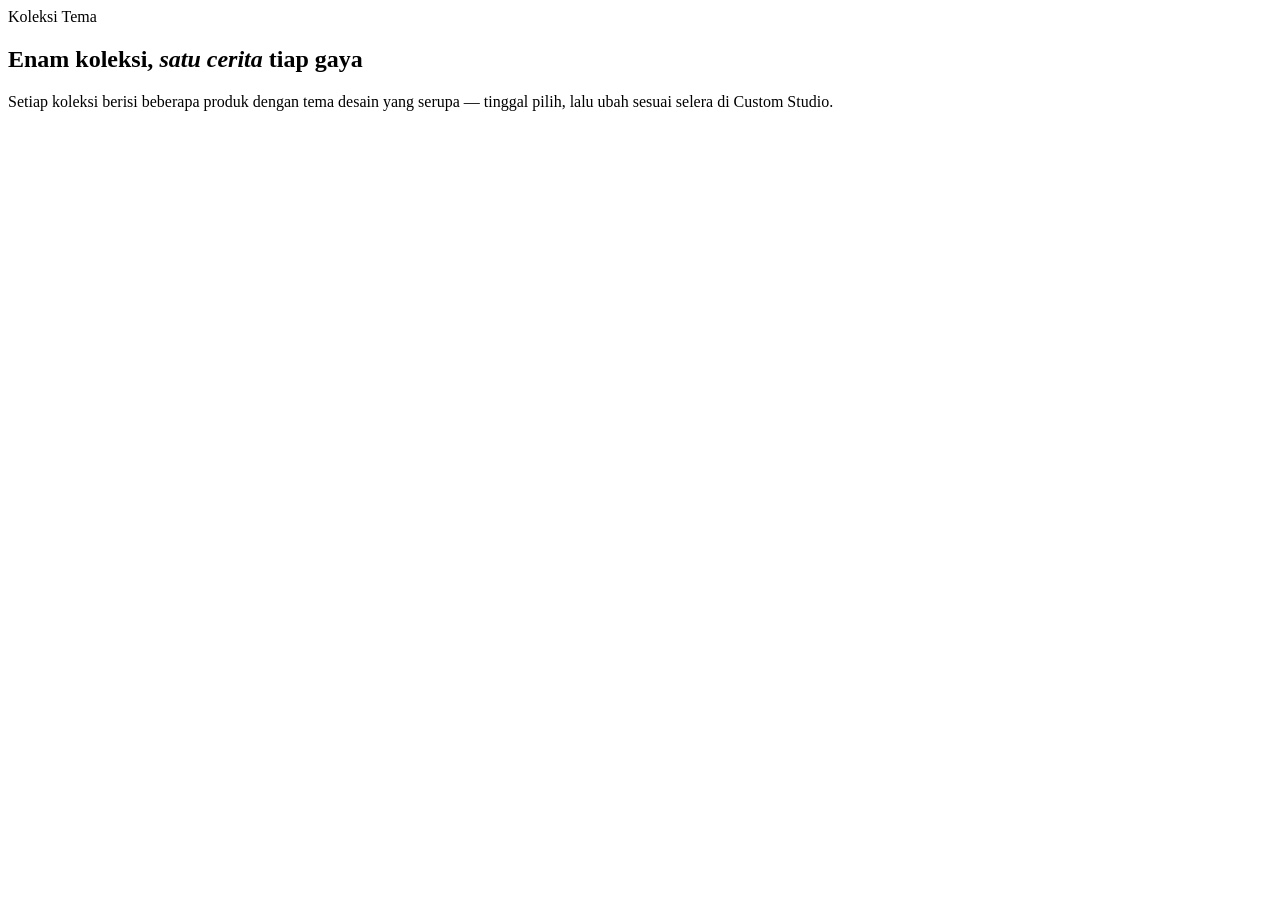
==== collection.html @ ddb62c99 "Add files via upload" ====
<!DOCTYPE html>
<html lang="id">
<head>
  <meta charset="UTF-8">
  <meta name="viewport" content="width=device-width, initial-scale=1.0">
  <title>Koleksi — BLANK. Custom Apparel Studio</title>
  <link rel="preconnect" href="https://fonts.googleapis.com">
  <link rel="preconnect" href="https://fonts.gstatic.com" crossorigin>
  <link href="https://fonts.googleapis.com/css2?family=Cormorant+Garamond:ital,wght@0,500;0,600;0,700;1,500;1,600&family=Jost:wght@300;400;500;600&family=Caveat:wght@700&family=Archivo+Black&display=swap" rel="stylesheet">
  <link rel="stylesheet" href="css/style.css">
</head>
<body>
  <div class="wrap">
    <section class="section" style="padding-bottom:20px">
      <div class="section-head">
        <span class="eyebrow">Koleksi Tema</span>
        <h2 class="section-title">Enam koleksi, <em>satu cerita</em> tiap gaya</h2>
        <p class="section-sub">Setiap koleksi berisi beberapa produk dengan tema desain yang serupa — tinggal pilih, lalu ubah sesuai selera di Custom Studio.</p>
      </div>
      <div id="collRoot"></div>
    </section>
  </div>

  <script src="js/store.js"></script>
  <script>
    document.getElementById('collRoot').innerHTML = COLLECTIONS.map(function (c) {
      return `<section class="coll" id="${c.id}">
        <div class="coll-head">
          <div style="max-width:560px">
            <span class="eyebrow">Koleksi</span>
            <h2 class="section-title" style="margin-bottom:8px">${c.name}</h2>
            <p class="section-sub" style="font-size:14.5px">${c.desc}</p>
          </div>
          <div class="coll-tags">${c.tags.map(t => `<span class="tagpill">${t}</span>`).join('')}</div>
        </div>
        <div class="grid grid-3">${c.items.map(it => collectionCard(c, it)).join('')}</div>
      </section>`;
    }).join('');
  </script>
</body>
</html>
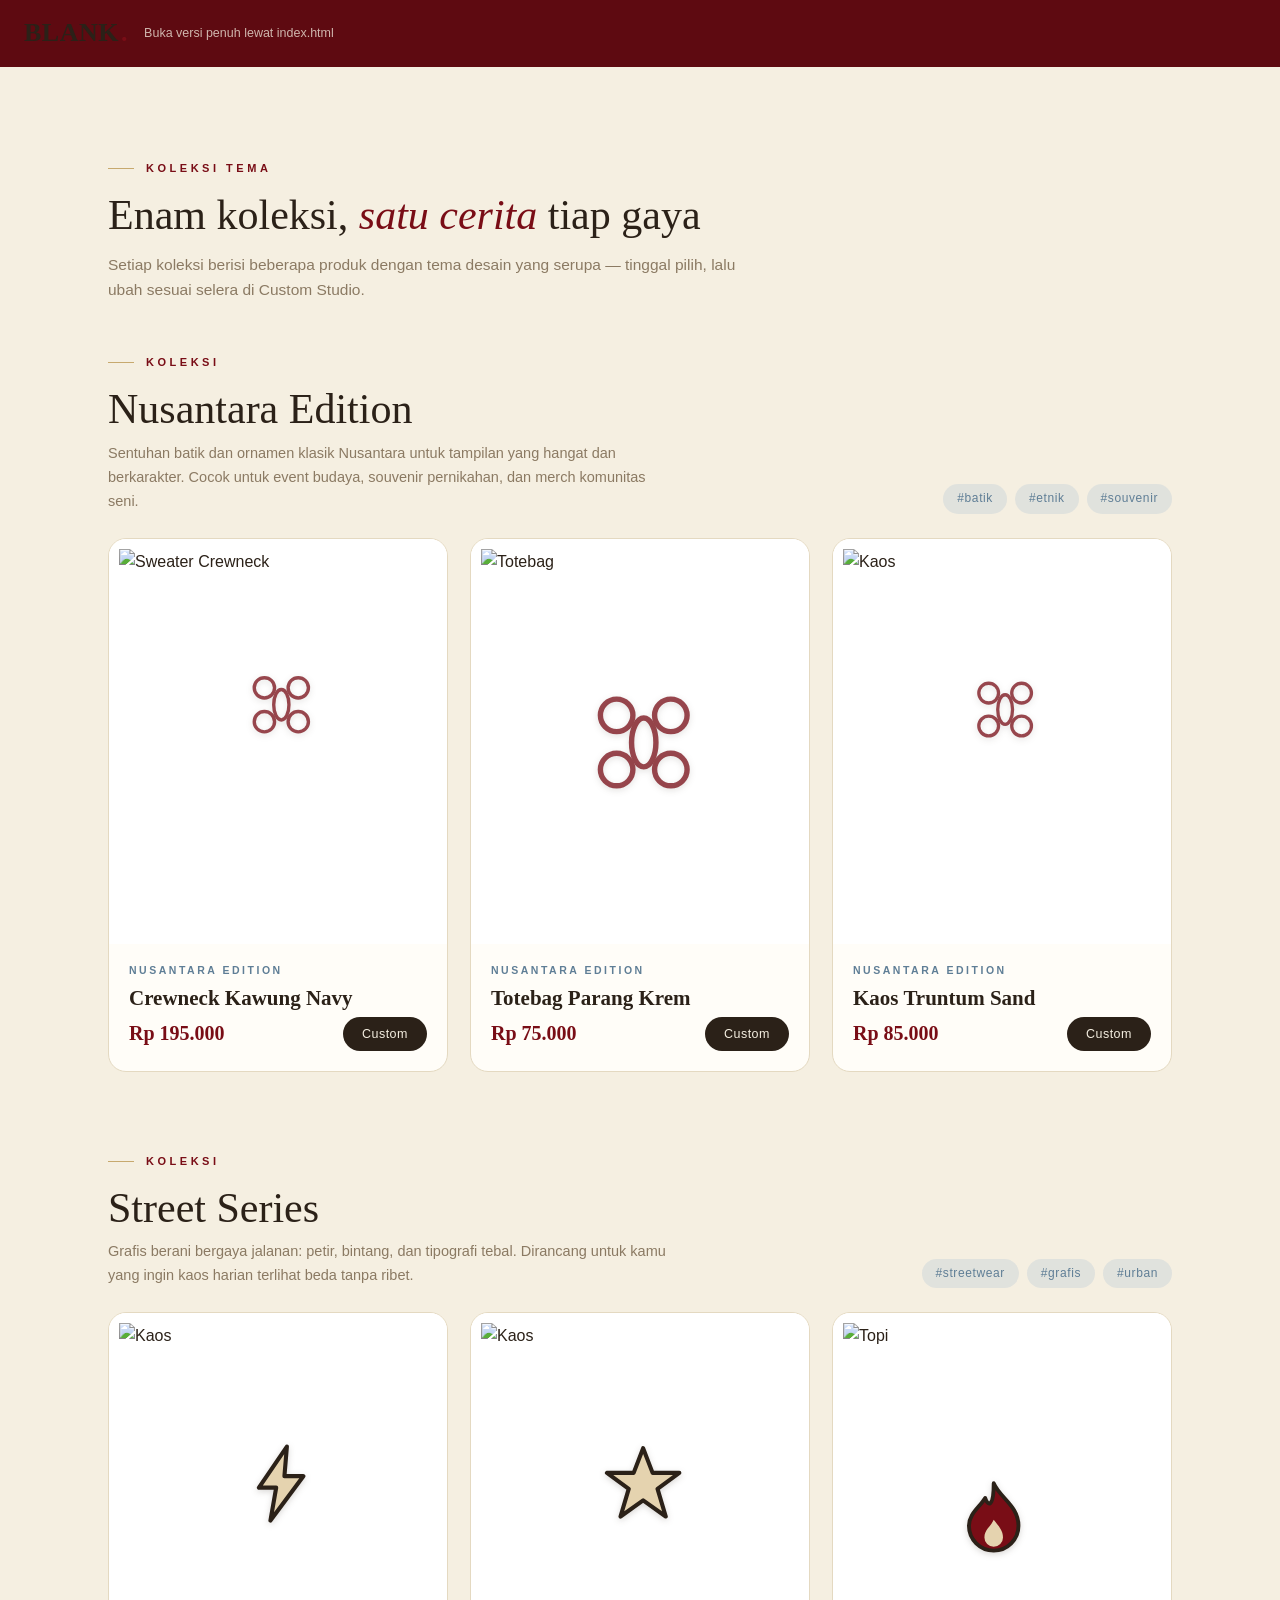
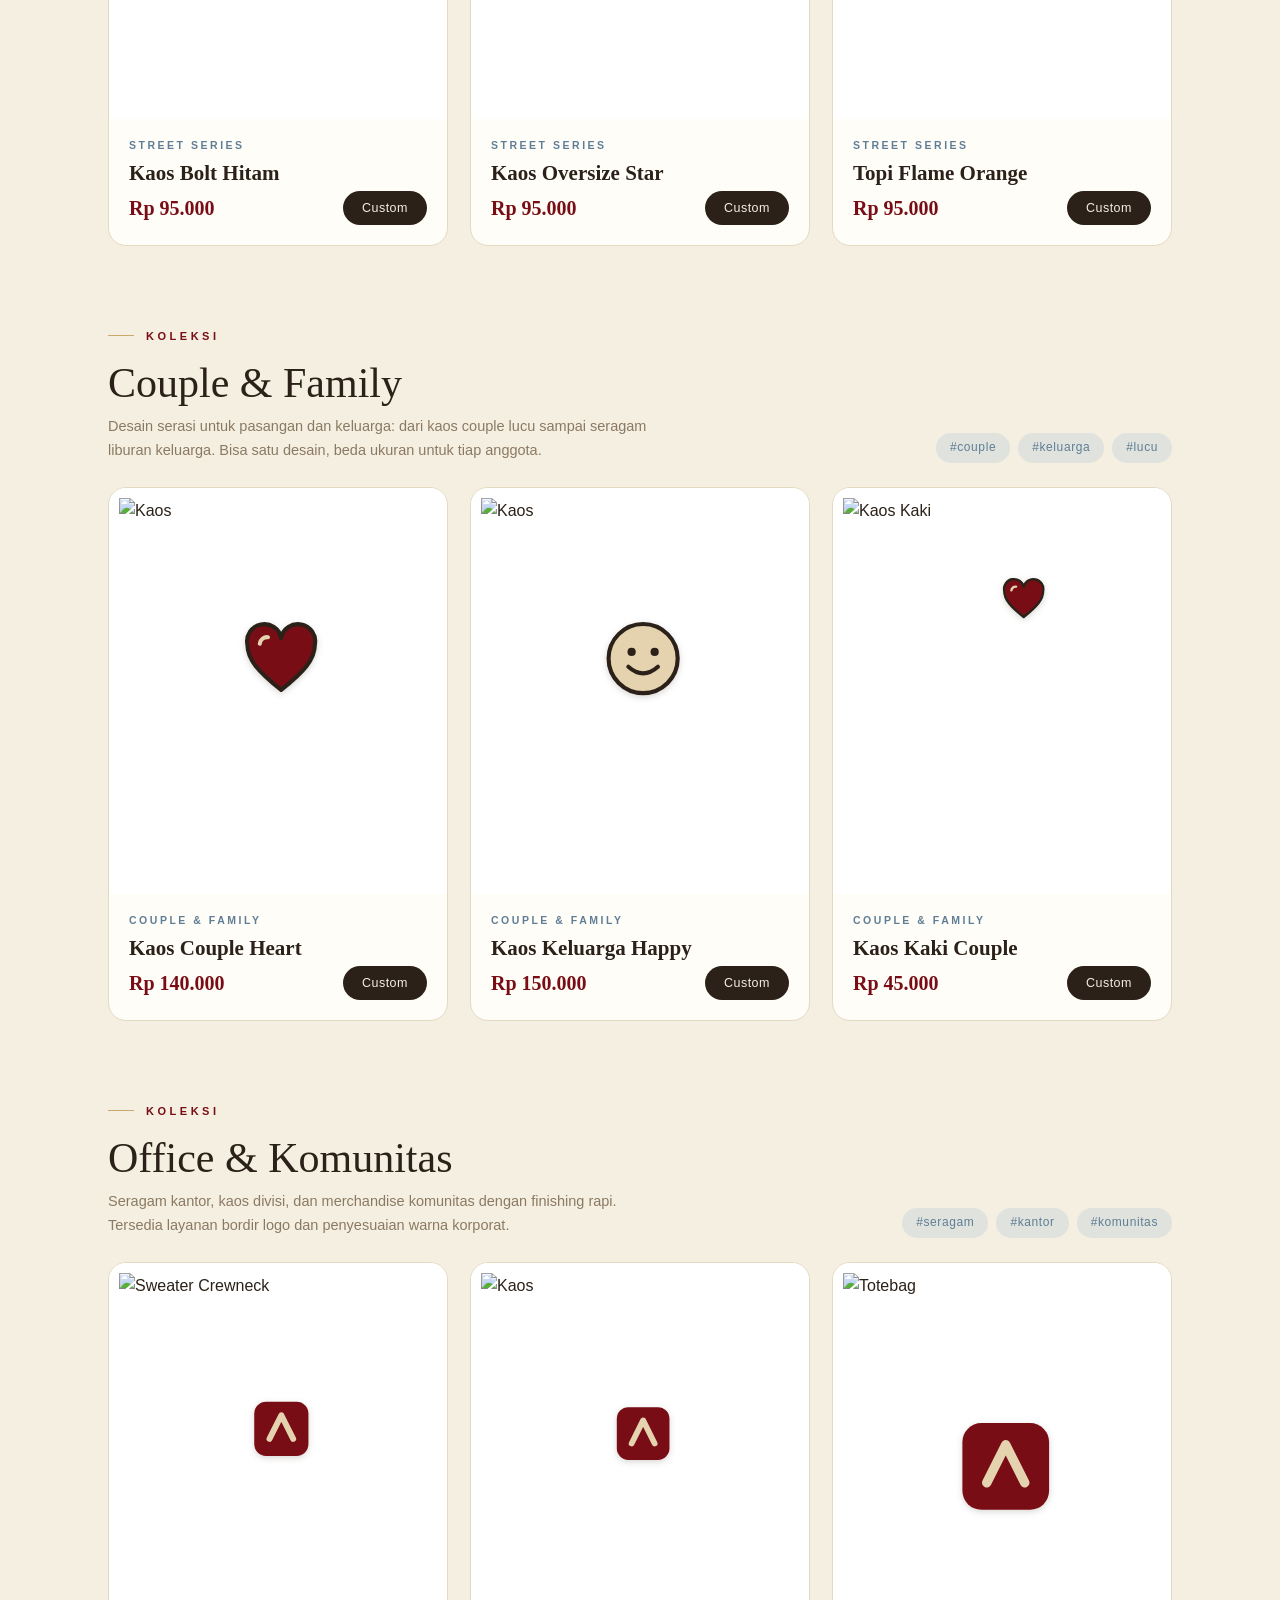
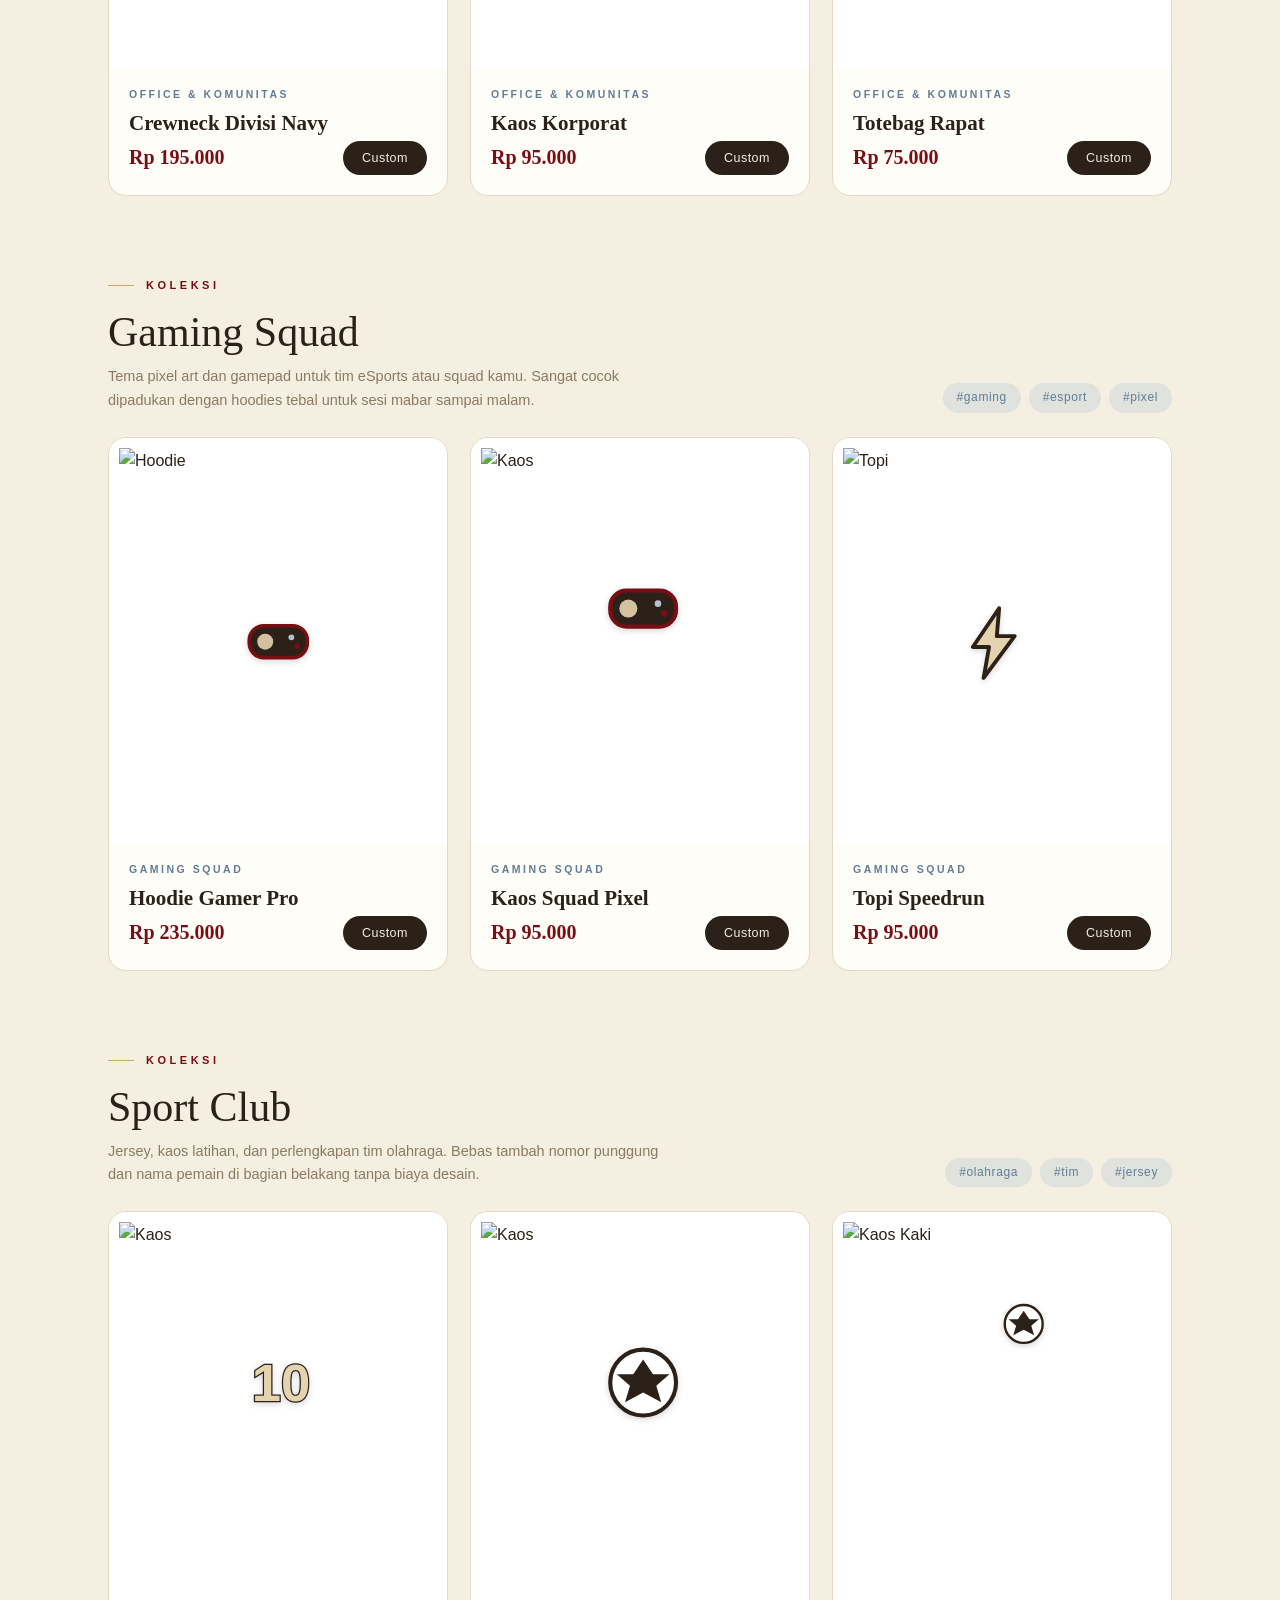
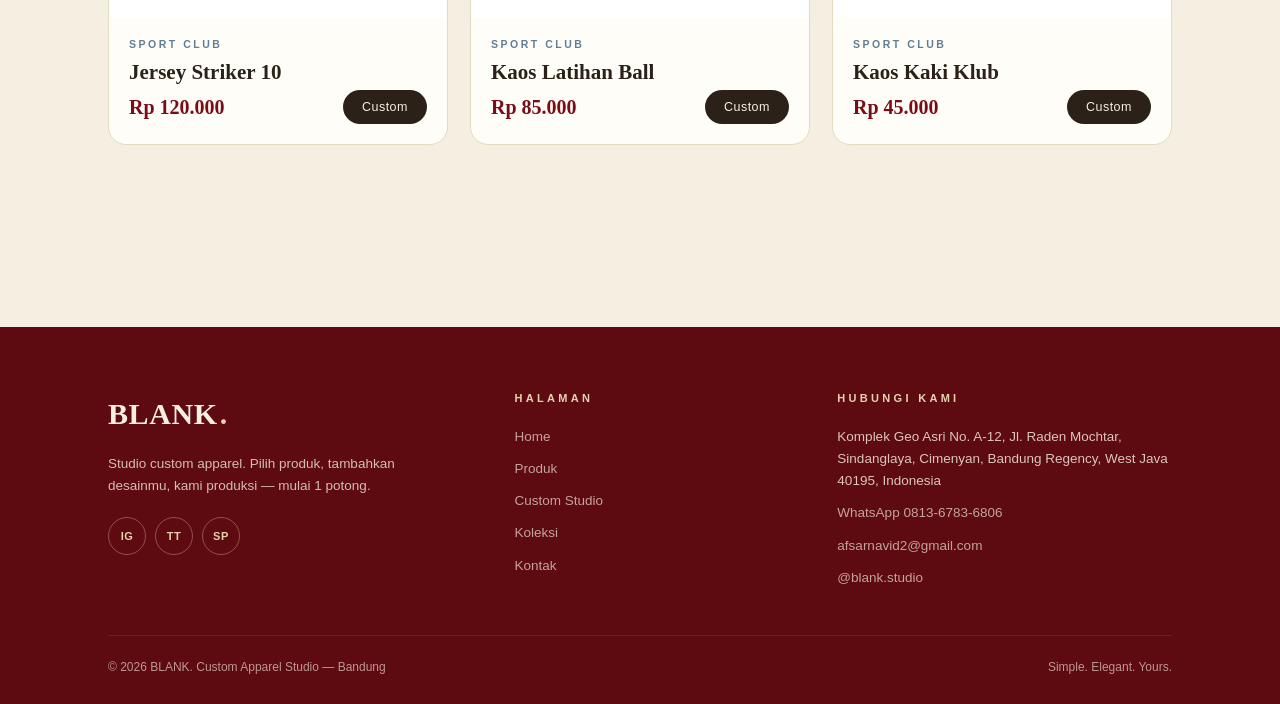
==== commit ba81254b: "Add files via upload" ====
--- a/collection.html
+++ b/collection.html
@@ -7,7 +7,7 @@
   <link rel="preconnect" href="https://fonts.googleapis.com">
   <link rel="preconnect" href="https://fonts.gstatic.com" crossorigin>
   <link href="https://fonts.googleapis.com/css2?family=Cormorant+Garamond:ital,wght@0,500;0,600;0,700;1,500;1,600&family=Jost:wght@300;400;500;600&family=Caveat:wght@700&family=Archivo+Black&display=swap" rel="stylesheet">
-  <link rel="stylesheet" href="css/style.css">
+  <link rel="stylesheet" href="style.css">
 </head>
 <body>
   <div class="wrap">
@@ -21,7 +21,7 @@
     </section>
   </div>
 
-  <script src="js/store.js"></script>
+  <script src="store.js"></script>
   <script>
     document.getElementById('collRoot').innerHTML = COLLECTIONS.map(function (c) {
       return `<section class="coll" id="${c.id}">
--- a/style.css
+++ b/style.css
@@ -0,0 +1,632 @@
+/* ============================================================
+   BLANK. — Custom Apparel Studio
+   Simple & elegant · Palet: wine #790D16 · champagne #E5D3AF
+   · cream #F5EFE1 · powder blue #AEC4D4
+   ============================================================ */
+
+:root {
+  --wine:      #790D16;
+  --wine-dark: #5E0A11;
+  --wine-soft: rgba(121, 13, 22, .07);
+  --champ:     #E5D3AF;
+  --champ-deep:#C7A96E;
+  --champ-soft:rgba(229, 211, 175, .38);
+  --cream:     #F5EFE1;
+  --cream-2:   #EFE7D3;
+  --card:      #FFFDF8;
+  --blue:      #AEC4D4;
+  --blue-deep: #5F7E96;
+  --blue-soft: rgba(174, 196, 212, .30);
+  --ink:       #2B2118;
+  --muted:     #8B7A63;
+  --line:      #E4D9C1;
+  --shadow:    0 22px 44px -18px rgba(94, 74, 42, .22);
+  --r:         18px;
+  --serif:     'Cormorant Garamond', Georgia, serif;
+  --sans:      'Jost', 'Segoe UI', sans-serif;
+  --script:    'Caveat', cursive;
+}
+
+* { margin: 0; padding: 0; box-sizing: border-box; }
+
+html { scroll-behavior: smooth; }
+
+body {
+  font-family: var(--sans);
+  font-weight: 400;
+  color: var(--ink);
+  background: var(--cream);
+  line-height: 1.65;
+  -webkit-font-smoothing: antialiased;
+}
+
+img { max-width: 100%; display: block; }
+a { color: var(--wine); text-decoration: none; }
+button { font-family: inherit; cursor: pointer; }
+input, select, textarea { font-family: inherit; }
+
+.wrap { max-width: 1120px; margin: 0 auto; padding: 0 28px; }
+
+h1, h2, h3 { font-weight: 500; line-height: 1.15; }
+
+/* ---------------- Tombol ---------------- */
+.btn {
+  display: inline-flex; align-items: center; justify-content: center; gap: 8px;
+  padding: 13px 26px; border-radius: 999px; border: 1px solid transparent;
+  font-family: var(--sans); font-size: 14px; font-weight: 500;
+  letter-spacing: .04em; transition: all .22s ease; text-decoration: none;
+}
+.btn-primary { background: var(--wine); color: var(--cream); }
+.btn-primary:hover { background: var(--wine-dark); transform: translateY(-1px); box-shadow: 0 12px 26px -12px rgba(121,13,22,.55); }
+.btn-ghost { background: transparent; color: var(--wine); border-color: rgba(121,13,22,.35); }
+.btn-ghost:hover { border-color: var(--wine); background: var(--wine-soft); }
+.btn-dark { background: var(--ink); color: var(--cream); }
+.btn-dark:hover { background: #43331f; transform: translateY(-1px); }
+.btn-wa { background: #1E7A54; color: #fff; }
+.btn-wa:hover { background: #16603f; transform: translateY(-1px); }
+.btn-sm { padding: 9px 18px; font-size: 12.5px; }
+.btn-block { width: 100%; }
+
+.mini {
+  padding: 7px 13px; border-radius: 999px; border: 1px solid var(--line);
+  background: var(--card); color: var(--ink); font-size: 12.5px; font-weight: 500;
+  transition: all .18s ease;
+}
+.mini:hover { border-color: var(--champ-deep); background: var(--champ-soft); }
+.mini.active { background: var(--wine); border-color: var(--wine); color: var(--cream); }
+.mini.danger:hover { border-color: var(--wine); color: var(--wine); background: var(--wine-soft); }
+
+.chip {
+  padding: 8px 18px; border-radius: 999px; border: 1px solid var(--line);
+  background: transparent; color: var(--muted); font-size: 13px; font-weight: 500;
+  letter-spacing: .03em; transition: all .2s ease;
+}
+.chip:hover { border-color: var(--champ-deep); color: var(--ink); }
+.chip.active { background: var(--wine); border-color: var(--wine); color: var(--cream); }
+
+.linkline { font-weight: 500; letter-spacing: .03em; border-bottom: 1px solid var(--champ-deep); padding-bottom: 2px; }
+.linkline:hover { color: var(--wine-dark); }
+
+.tagpill {
+  display: inline-block; padding: 5px 14px; border-radius: 999px;
+  background: var(--blue-soft); color: var(--blue-deep);
+  font-size: 12px; letter-spacing: .05em;
+}
+
+/* ---------------- Eyebrow / section ---------------- */
+.eyebrow {
+  display: inline-flex; align-items: center; gap: 12px;
+  font-size: 11px; font-weight: 600; letter-spacing: .32em;
+  text-transform: uppercase; color: var(--wine);
+}
+.eyebrow::before { content: ''; width: 26px; height: 1px; background: var(--champ-deep); }
+
+.section { padding: 84px 0; }
+.section-head { max-width: 640px; margin-bottom: 42px; }
+.section-head.center { margin-left: auto; margin-right: auto; text-align: center; }
+.section-head.center .eyebrow::after { content: ''; width: 26px; height: 1px; background: var(--champ-deep); }
+.section-title {
+  font-family: var(--serif); font-size: clamp(30px, 4vw, 42px);
+  font-weight: 500; color: var(--ink); margin: 14px 0 12px;
+}
+.section-title em { font-style: italic; color: var(--wine); }
+.section-sub { color: var(--muted); font-size: 15.5px; font-weight: 300; }
+
+/* ---------------- Grid & kartu produk ---------------- */
+.grid { display: grid; grid-template-columns: repeat(4, 1fr); gap: 22px; }
+.grid-3 { grid-template-columns: repeat(3, 1fr); }
+
+.pcard {
+  background: var(--card); border: 1px solid var(--line); border-radius: var(--r);
+  overflow: hidden; position: relative; display: flex; flex-direction: column;
+  transition: transform .25s ease, box-shadow .25s ease;
+}
+.pcard:hover { transform: translateY(-4px); box-shadow: var(--shadow); }
+
+.badge {
+  position: absolute; top: 14px; left: 14px; z-index: 3;
+  background: var(--champ); color: var(--wine-dark);
+  font-size: 10px; font-weight: 600; letter-spacing: .18em; text-transform: uppercase;
+  padding: 5px 12px; border-radius: 999px;
+}
+
+.pimg {
+  background: #fff; aspect-ratio: 5 / 6; display: flex; align-items: center;
+  justify-content: center; overflow: hidden; position: relative; padding: 10px;
+}
+.pimg img.dbimg { width: 100%; height: 100%; object-fit: contain; }
+
+/* Visual produk: foto + motif di area cetak */
+.pviz { position: relative; display: block; width: 100%; height: 100%; }
+.pviz-img {
+  position: absolute; inset: 0; width: 100%; height: 100%;
+  object-fit: contain; user-select: none; -webkit-user-drag: none;
+}
+.pviz-motif { position: absolute; user-select: none; pointer-events: none; filter: drop-shadow(0 2px 3px rgba(43,33,24,.18)); }
+
+.pbody { padding: 18px 20px 20px; display: flex; flex-direction: column; flex: 1; }
+.pcat { font-size: 10.5px; font-weight: 600; letter-spacing: .24em; text-transform: uppercase; color: var(--blue-deep); margin-bottom: 7px; }
+.pname { font-family: var(--serif); font-size: 21px; font-weight: 600; color: var(--ink); margin-bottom: 6px; }
+.pdesc { font-size: 13px; color: var(--muted); font-weight: 300; margin-bottom: 16px; flex: 1; }
+.pfoot { display: flex; align-items: center; justify-content: space-between; gap: 10px; }
+.pprice { font-family: var(--serif); font-size: 20px; font-weight: 600; color: var(--wine); }
+.pprice small { font-family: var(--sans); font-size: 11px; color: var(--muted); font-weight: 400; }
+.pactions { display: flex; gap: 8px; margin-top: 12px; }
+
+.emptybox {
+  grid-column: 1 / -1; text-align: center; padding: 70px 20px;
+  border: 1px dashed var(--line); border-radius: var(--r); background: var(--card);
+}
+.emptybox .emoji { font-size: 40px; margin-bottom: 10px; }
+.emptybox h3 { font-family: var(--serif); font-size: 24px; margin-bottom: 8px; }
+.emptybox p { color: var(--muted); font-size: 14px; max-width: 460px; margin: 0 auto; }
+
+/* ---------------- Shell (index.html) ---------------- */
+body.shell { height: 100dvh; display: flex; flex-direction: column; overflow: hidden; }
+
+.topbar {
+  display: flex; align-items: center; justify-content: space-between; gap: 18px;
+  padding: 14px 30px; background: rgba(245, 239, 225, .92);
+  backdrop-filter: blur(10px); border-bottom: 1px solid var(--line); flex-shrink: 0;
+}
+.brand {
+  font-family: var(--serif); font-size: 26px; font-weight: 700;
+  color: var(--ink); letter-spacing: .02em; display: inline-flex; align-items: baseline; gap: 2px;
+}
+.brand .dot { color: var(--wine); }
+.brand small { font-family: var(--sans); font-size: 10px; font-weight: 500; letter-spacing: .3em; text-transform: uppercase; color: var(--muted); margin-left: 10px; }
+
+.tabs { display: flex; gap: 26px; }
+.tab {
+  font-size: 12px; font-weight: 500; letter-spacing: .22em; text-transform: uppercase;
+  color: var(--muted); padding: 6px 2px; position: relative; transition: color .2s;
+}
+.tab::after {
+  content: ''; position: absolute; left: 0; right: 100%; bottom: 0;
+  height: 2px; background: var(--wine); transition: right .25s ease;
+}
+.tab:hover { color: var(--ink); }
+.tab.active { color: var(--wine); }
+.tab.active::after { right: 0; }
+
+.framebox { flex: 1; position: relative; }
+.framebox iframe { position: absolute; inset: 0; width: 100%; height: 100%; border: 0; }
+
+.dock {
+  display: none; position: fixed; bottom: 14px; left: 50%; transform: translateX(-50%);
+  background: rgba(255, 253, 248, .95); backdrop-filter: blur(12px);
+  border: 1px solid var(--line); border-radius: 999px; padding: 8px 10px;
+  gap: 4px; z-index: 50; box-shadow: var(--shadow);
+}
+.dock a {
+  display: flex; flex-direction: column; align-items: center; gap: 3px;
+  font-size: 9.5px; letter-spacing: .08em; color: var(--muted);
+  padding: 7px 13px; border-radius: 999px;
+}
+.dock a svg { width: 17px; height: 17px; fill: none; stroke: currentColor; stroke-width: 1.7; stroke-linecap: round; stroke-linejoin: round; }
+.dock a.active { background: var(--wine); color: var(--cream); }
+
+.solo-bar {
+  display: flex; align-items: center; gap: 16px; padding: 12px 24px;
+  background: var(--wine-dark); color: var(--cream);
+}
+.solo-bar em { font-style: normal; font-size: 12.5px; opacity: .75; }
+
+/* ---------------- Hero ---------------- */
+.hero { display: grid; grid-template-columns: 1.05fr .95fr; gap: 56px; align-items: center; padding: 92px 0 74px; }
+.hero-copy h1 {
+  font-family: var(--serif); font-size: clamp(42px, 5.4vw, 66px);
+  font-weight: 500; line-height: 1.06; margin: 20px 0 22px;
+}
+.hero-copy h1 em { font-style: italic; color: var(--wine); }
+.lead { font-size: 16.5px; font-weight: 300; color: var(--muted); max-width: 480px; }
+
+.hero-cta { display: flex; gap: 14px; margin-top: 32px; flex-wrap: wrap; }
+
+.hero-stats { display: flex; gap: 38px; margin-top: 44px; }
+.hero-stats div { display: flex; flex-direction: column; }
+.hero-stats b { font-family: var(--serif); font-size: 30px; font-weight: 600; color: var(--wine); line-height: 1; }
+.hero-stats span { font-size: 11.5px; letter-spacing: .14em; text-transform: uppercase; color: var(--muted); margin-top: 7px; }
+
+.hero-art { position: relative; }
+.art-card {
+  background: var(--card); border: 1px solid var(--line); border-radius: 26px;
+  padding: 34px; box-shadow: var(--shadow); position: relative;
+}
+.art-card .pviz { aspect-ratio: 460 / 552; }
+.float-chip {
+  position: absolute; display: flex; align-items: center; gap: 9px;
+  background: var(--card); border: 1px solid var(--line); border-radius: 999px;
+  padding: 9px 16px; font-size: 12.5px; font-weight: 500; box-shadow: 0 14px 30px -14px rgba(94,74,42,.3);
+}
+.float-chip .ic {
+  width: 26px; height: 26px; border-radius: 50%; display: inline-flex;
+  align-items: center; justify-content: center; font-size: 13px;
+}
+.fc1 { top: 8%; left: -7%; animation: bob 5.2s ease-in-out infinite; }
+.fc2 { bottom: 24%; right: -6%; animation: bob 6.1s ease-in-out .6s infinite; }
+.fc3 { bottom: -5%; left: 10%; animation: bob 5.6s ease-in-out 1.1s infinite; }
+@keyframes bob { 0%,100% { transform: translateY(0); } 50% { transform: translateY(-9px); } }
+
+/* ---------------- Marquee ---------------- */
+.marquee { background: var(--champ); border-block: 1px solid var(--champ-deep); overflow: hidden; padding: 13px 0; }
+.marquee .track { display: flex; width: max-content; animation: scrollx 30s linear infinite; }
+.marquee span {
+  font-family: var(--serif); font-style: italic; font-size: 17px;
+  color: var(--wine-dark); white-space: nowrap; letter-spacing: .04em;
+}
+.marquee i { font-style: normal; color: var(--wine); margin: 0 14px; font-size: 12px; }
+@keyframes scrollx { from { transform: translateX(0); } to { transform: translateX(-50%); } }
+
+/* ---------------- Value props / steps ---------------- */
+.vgrid { display: grid; grid-template-columns: repeat(3, 1fr); gap: 22px; }
+.vprop {
+  background: var(--card); border: 1px solid var(--line); border-radius: var(--r);
+  padding: 34px 30px; transition: transform .25s ease, box-shadow .25s ease;
+}
+.vprop:hover { transform: translateY(-4px); box-shadow: var(--shadow); }
+.vic {
+  width: 52px; height: 52px; border-radius: 50%; background: var(--champ-soft);
+  border: 1px solid var(--champ); display: flex; align-items: center; justify-content: center;
+  margin-bottom: 20px;
+}
+.vic svg { width: 23px; height: 23px; fill: none; stroke: var(--wine); stroke-width: 1.6; stroke-linecap: round; stroke-linejoin: round; }
+.vprop h3 { font-family: var(--serif); font-size: 23px; font-weight: 600; margin-bottom: 10px; }
+.vprop p { font-size: 14px; color: var(--muted); font-weight: 300; }
+
+.steps { display: grid; grid-template-columns: repeat(3, 1fr); gap: 0; counter-reset: step; }
+.step {
+  padding: 30px 34px; counter-increment: step; position: relative;
+  border-left: 1px solid var(--line);
+}
+.step:first-child { border-left: 0; }
+.step::before {
+  content: '0' counter(step);
+  font-family: var(--serif); font-style: italic; font-size: 44px;
+  color: var(--champ-deep); display: block; line-height: 1; margin-bottom: 16px;
+}
+.step h3 { font-family: var(--serif); font-size: 22px; font-weight: 600; margin-bottom: 8px; }
+.step p { font-size: 14px; color: var(--muted); font-weight: 300; }
+
+/* ---------------- Koleksi ---------------- */
+.coll { margin-bottom: 72px; }
+.coll-head { display: flex; justify-content: space-between; align-items: flex-end; gap: 24px; flex-wrap: wrap; margin-bottom: 24px; }
+.coll-tags { display: flex; gap: 8px; flex-wrap: wrap; }
+
+/* ---------------- Kontak ---------------- */
+.cgrid { display: grid; grid-template-columns: repeat(4, 1fr); gap: 20px; }
+.ccard {
+  background: var(--card); border: 1px solid var(--line); border-radius: var(--r);
+  padding: 28px 26px; transition: transform .25s ease, box-shadow .25s ease;
+}
+.ccard:hover { transform: translateY(-3px); box-shadow: var(--shadow); }
+.cic {
+  width: 46px; height: 46px; border-radius: 50%; background: var(--blue-soft);
+  border: 1px solid var(--blue); display: flex; align-items: center; justify-content: center;
+  margin-bottom: 16px;
+}
+.cic svg { width: 20px; height: 20px; fill: none; stroke: var(--blue-deep); stroke-width: 1.7; stroke-linecap: round; stroke-linejoin: round; }
+.ccard h3 { font-family: var(--serif); font-size: 20px; font-weight: 600; margin-bottom: 7px; }
+.ccard p { font-size: 13.5px; color: var(--muted); font-weight: 300; }
+
+/* Baris sosial media di home */
+.socialrow { display: flex; gap: 14px; flex-wrap: wrap; margin-top: 26px; }
+.socialpill {
+  display: inline-flex; align-items: center; gap: 12px;
+  background: var(--card); border: 1px solid var(--line); border-radius: 999px;
+  padding: 12px 24px 12px 14px; transition: all .22s ease;
+}
+.socialpill:hover { border-color: var(--champ-deep); transform: translateY(-2px); box-shadow: var(--shadow); }
+.socialpill .sic {
+  width: 38px; height: 38px; border-radius: 50%; display: flex;
+  align-items: center; justify-content: center; background: var(--wine-soft);
+}
+.socialpill .sic svg { width: 18px; height: 18px; fill: none; stroke: var(--wine); stroke-width: 1.7; stroke-linecap: round; stroke-linejoin: round; }
+.socialpill b { display: block; font-size: 13.5px; font-weight: 500; color: var(--ink); line-height: 1.2; }
+.socialpill span { font-size: 11.5px; color: var(--muted); letter-spacing: .04em; }
+
+.ctaband {
+  background: linear-gradient(120deg, var(--wine-dark), var(--wine) 55%, #93353c);
+  border-radius: 26px; padding: 58px 54px; color: var(--cream); text-align: center;
+}
+.ctaband h2 { font-family: var(--serif); font-size: clamp(28px, 3.6vw, 40px); font-weight: 500; margin-bottom: 10px; }
+.ctaband p { opacity: .82; font-weight: 300; max-width: 520px; margin: 0 auto; }
+.ctaband .hero-cta { justify-content: center; }
+
+.csplit { display: grid; grid-template-columns: 1.05fr .95fr; gap: 22px; margin-top: 10px; }
+.formcard, .mapcard {
+  background: var(--card); border: 1px solid var(--line); border-radius: var(--r); padding: 32px;
+}
+.hours { list-style: none; }
+.hours li { display: flex; justify-content: space-between; gap: 14px; padding: 11px 0; border-bottom: 1px dashed var(--line); font-size: 14px; }
+.hours li:last-child { border-bottom: 0; }
+.hours span { color: var(--muted); }
+
+.faq { border-bottom: 1px solid var(--line); background: transparent; }
+.faq summary {
+  padding: 20px 4px; cursor: pointer; font-family: var(--serif);
+  font-size: 20px; font-weight: 600; color: var(--ink); list-style: none; position: relative;
+}
+.faq summary::after { content: '+'; position: absolute; right: 6px; color: var(--wine); font-family: var(--sans); font-weight: 300; font-size: 24px; transition: transform .2s; }
+.faq[open] summary::after { transform: rotate(45deg); }
+.faqa { padding: 0 30px 22px 4px; color: var(--muted); font-size: 14.5px; font-weight: 300; }
+
+/* ---------------- Form ---------------- */
+.field { display: flex; flex-direction: column; gap: 7px; margin-bottom: 16px; }
+.field label { font-size: 12px; font-weight: 500; letter-spacing: .12em; text-transform: uppercase; color: var(--muted); }
+.field input, .field select, .field textarea {
+  border: 1px solid var(--line); border-radius: 12px; padding: 12px 15px;
+  background: #fff; font-size: 14.5px; color: var(--ink); outline: none; transition: border .2s;
+  resize: vertical;
+}
+.field input:focus, .field select:focus, .field textarea:focus { border-color: var(--champ-deep); box-shadow: 0 0 0 3px var(--champ-soft); }
+.field.invalid input, .field.invalid select, .field.invalid textarea { border-color: var(--wine); }
+.ferr { font-size: 12px; color: var(--wine); min-height: 0; }
+
+.catalogbar { display: flex; justify-content: space-between; align-items: center; gap: 16px; flex-wrap: wrap; margin-bottom: 16px; }
+.searchrow input {
+  width: min(420px, 100%); border: 1px solid var(--line); border-radius: 999px;
+  padding: 12px 22px; background: var(--card); font-size: 14px; outline: none; transition: border .2s;
+}
+.searchrow input:focus { border-color: var(--champ-deep); box-shadow: 0 0 0 3px var(--champ-soft); }
+.adminbar { display: flex; gap: 10px; }
+.adminchip { border-color: var(--blue); color: var(--blue-deep); }
+.adminchip.active { background: var(--blue-deep); border-color: var(--blue-deep); color: #fff; }
+.addchip { border-style: dashed; }
+
+/* ---------------- Modal ---------------- */
+.modal-backdrop {
+  position: fixed; inset: 0; background: rgba(43, 33, 24, .45); backdrop-filter: blur(3px);
+  display: flex; align-items: center; justify-content: center; padding: 24px;
+  opacity: 0; pointer-events: none; transition: opacity .22s ease; z-index: 100;
+}
+.modal-backdrop.show { opacity: 1; pointer-events: auto; }
+.modal {
+  background: var(--card); border-radius: 22px; width: min(640px, 100%);
+  max-height: 92dvh; display: flex; flex-direction: column; overflow: hidden;
+  transform: translateY(14px); transition: transform .22s ease;
+}
+.modal-backdrop.show .modal { transform: none; }
+.modal-head { display: flex; justify-content: space-between; align-items: center; padding: 22px 28px; border-bottom: 1px solid var(--line); }
+.modal-head h3 { font-family: var(--serif); font-size: 24px; }
+.modal-x { background: none; border: 0; font-size: 20px; color: var(--muted); }
+.modal-x:hover { color: var(--wine); }
+.modal-body { padding: 24px 28px; overflow-y: auto; }
+.modal-foot { display: flex; justify-content: flex-end; gap: 12px; padding: 18px 28px; border-top: 1px solid var(--line); }
+.formerr {
+  display: none; background: var(--wine-soft); border: 1px solid rgba(121,13,22,.25);
+  color: var(--wine); border-radius: 12px; padding: 11px 16px; font-size: 13.5px; margin-bottom: 16px;
+}
+.formerr.show { display: block; }
+.formgrid { display: grid; grid-template-columns: 1fr 1fr; gap: 0 18px; }
+.formgrid .full { grid-column: 1 / -1; }
+.imgpreview { margin-top: 12px; }
+.imgpreview img { max-height: 150px; border-radius: 12px; border: 1px solid var(--line); }
+.imgpreview .ph {
+  border: 1px dashed var(--line); border-radius: 12px; padding: 26px; text-align: center;
+  color: var(--muted); font-size: 13px;
+}
+
+/* ---------------- Studio ---------------- */
+.studiobody { overflow-x: hidden; }
+.studio {
+  display: grid; grid-template-columns: 250px minmax(0, 1fr) 268px;
+  gap: 16px; padding: 18px 20px 30px; max-width: 1240px; margin: 0 auto; align-items: start;
+}
+.panel-left, .panel-right { display: flex; flex-direction: column; gap: 14px; position: sticky; top: 16px; }
+.panel { background: var(--card); border: 1px solid var(--line); border-radius: var(--r); padding: 18px; }
+.pgroup h3 {
+  display: flex; align-items: center; gap: 9px; font-size: 12.5px; font-weight: 600;
+  letter-spacing: .1em; text-transform: uppercase; color: var(--ink); margin-bottom: 14px;
+}
+.pgroup h3 .n {
+  width: 22px; height: 22px; border-radius: 50%; background: var(--wine); color: var(--cream);
+  display: inline-flex; align-items: center; justify-content: center;
+  font-size: 11px; letter-spacing: 0; flex-shrink: 0;
+}
+.cname { margin-left: auto; font-style: normal; font-size: 11px; color: var(--muted); letter-spacing: .06em; text-transform: none; }
+
+.tplgrid { display: grid; grid-template-columns: 1fr 1fr; gap: 9px; }
+.tpl {
+  border: 1px solid var(--line); border-radius: 13px; background: #fff;
+  padding: 7px; text-align: center; transition: all .2s ease; position: relative;
+}
+.tpl:hover { border-color: var(--champ-deep); }
+.tpl.active { border-color: var(--wine); box-shadow: 0 0 0 2px var(--wine-soft); }
+.tplart { display: block; border-radius: 9px; overflow: hidden; background: #fff; aspect-ratio: 5 / 6; }
+.tplart img { width: 100%; height: 100%; object-fit: cover; }
+.tplname { display: block; font-size: 11.5px; font-weight: 500; margin-top: 6px; color: var(--ink); line-height: 1.25; }
+.tplprice { display: block; font-size: 10.5px; color: var(--muted); }
+
+.swatches { display: grid; grid-template-columns: repeat(5, 1fr); gap: 8px; }
+.sw {
+  aspect-ratio: 1; border-radius: 50%; border: 1px solid rgba(43,33,24,.18);
+  transition: transform .15s ease, box-shadow .15s ease; padding: 0;
+}
+.sw:hover { transform: scale(1.12); }
+.sw.active { box-shadow: 0 0 0 2px var(--card), 0 0 0 4px var(--wine); }
+.sw-inline { display: flex; gap: 8px; flex-wrap: wrap; margin-bottom: 14px; }
+.sw-inline .sw { width: 26px; height: 26px; aspect-ratio: auto; }
+
+.sizerow { display: flex; gap: 7px; flex-wrap: wrap; }
+.size {
+  padding: 8px 13px; border-radius: 10px; border: 1px solid var(--line);
+  background: #fff; font-size: 12.5px; font-weight: 500; color: var(--ink); transition: all .18s;
+}
+.size:hover { border-color: var(--champ-deep); }
+.size.active { background: var(--ink); border-color: var(--ink); color: var(--cream); }
+
+.stagewrap { display: flex; flex-direction: column; align-items: center; gap: 14px; }
+.stage-scaler { width: 100%; display: flex; justify-content: center; }
+.stage {
+  position: relative; width: 460px; height: 552px; flex-shrink: 0;
+  background: #fff; border-radius: 20px; overflow: hidden;
+  border: 1px solid var(--line); box-shadow: var(--shadow);
+  transform-origin: top center; touch-action: none;
+}
+.tplimg { position: absolute; inset: 0; width: 100%; height: 100%; object-fit: cover; user-select: none; -webkit-user-drag: none; }
+
+.printbox {
+  position: absolute; border: 1.5px dashed rgba(121, 13, 22, .55); border-radius: 4px;
+  pointer-events: none; z-index: 5;
+}
+.printbox::after {
+  content: 'Area Desain'; position: absolute; top: -1px; left: -1px;
+  transform: translateY(-105%); background: var(--wine); color: var(--cream);
+  font-size: 9px; letter-spacing: .18em; text-transform: uppercase; padding: 3px 9px; border-radius: 4px;
+}
+.clipzone { position: absolute; overflow: hidden; z-index: 4; }
+.objlayer { position: absolute; inset: 0; z-index: 6; }
+#drawCanvas { position: absolute; inset: 0; width: 100%; height: 100%; z-index: 5; }
+.stage.drawing #drawCanvas { cursor: crosshair; }
+
+.obj { position: absolute; cursor: move; user-select: none; }
+.obj .oimg, .obj .eobj, .obj .tobj { pointer-events: none; }
+.obj .oimg { width: 100%; height: 100%; object-fit: fill; }
+.eobj { text-align: center; }
+.tobj { outline: none; white-space: pre-wrap; text-align: center; }
+
+.obj.selected { outline: 1.5px solid var(--wine); outline-offset: 3px; }
+.hnd {
+  position: absolute; width: 22px; height: 22px; border-radius: 50%;
+  background: var(--wine); color: #fff; font-size: 11px;
+  display: none; align-items: center; justify-content: center; z-index: 8;
+  border: 2px solid #fff; box-shadow: 0 2px 8px rgba(43,33,24,.35);
+}
+.obj.selected .hnd { display: flex; }
+.hnd-rot { top: -30px; left: 50%; transform: translateX(-50%); cursor: grab; }
+.hnd-del { top: -30px; right: -30px; cursor: pointer; background: #8c2f2f; }
+.hnd-resize { bottom: -26px; right: -26px; cursor: nwse-resize; font-size: 10px; }
+
+.toolbtns { display: flex; gap: 8px; flex-wrap: wrap; justify-content: center; }
+.tool {
+  display: inline-flex; align-items: center; gap: 8px; padding: 10px 18px;
+  border-radius: 999px; border: 1px solid var(--line); background: var(--card);
+  font-size: 12.5px; font-weight: 500; color: var(--ink); transition: all .2s;
+}
+.tool svg { width: 15px; height: 15px; fill: none; stroke: currentColor; stroke-width: 1.8; stroke-linecap: round; stroke-linejoin: round; }
+.tool:hover { border-color: var(--champ-deep); }
+.tool.active { background: var(--wine); border-color: var(--wine); color: var(--cream); }
+
+.uploadzone {
+  border: 1.5px dashed var(--champ-deep); border-radius: 13px; background: var(--champ-soft);
+  padding: 24px 14px; text-align: center; font-size: 13.5px; font-weight: 500; color: var(--ink);
+  cursor: pointer; transition: all .2s;
+}
+.uploadzone:hover { background: var(--champ); }
+.uploadzone small { color: var(--muted); font-weight: 400; }
+.hint { font-size: 11.5px; color: var(--muted); font-weight: 300; line-height: 1.55; }
+
+.propval { display: flex; justify-content: space-between; font-size: 12.5px; color: var(--muted); margin: 13px 0 7px; }
+.propslider { width: 100%; accent-color: var(--wine); }
+.stylebtns, .btnrow { display: flex; gap: 8px; margin-top: 12px; flex-wrap: wrap; }
+.fontsel {
+  width: 100%; border: 1px solid var(--line); border-radius: 10px; padding: 10px 12px;
+  background: #fff; font-size: 13px; outline: none;
+}
+.colorwell { width: 100%; height: 34px; border: 1px solid var(--line); border-radius: 10px; background: #fff; cursor: pointer; }
+
+.pricebox { background: var(--cream); border: 1px solid var(--line); border-radius: 14px; padding: 16px 18px; margin-bottom: 14px; }
+.pricebox .lbl { font-size: 12px; color: var(--muted); letter-spacing: .04em; }
+.pricebox .val { font-family: var(--serif); font-size: 30px; font-weight: 600; color: var(--wine); line-height: 1.2; }
+.pricebox .note { font-size: 11px; color: var(--muted); }
+.sumstack { display: flex; flex-direction: column; gap: 9px; }
+
+.emsearch {
+  width: 100%; border: 1px solid var(--line); border-radius: 10px; padding: 9px 13px;
+  font-size: 13px; outline: none; margin-bottom: 10px;
+}
+.emsearch:focus { border-color: var(--champ-deep); }
+.emtabs { display: flex; gap: 4px; flex-wrap: wrap; margin-bottom: 10px; }
+.emtab {
+  border: 1px solid transparent; background: none; border-radius: 9px;
+  font-size: 15px; padding: 4px 8px; transition: all .15s;
+}
+.emtab:hover { background: var(--cream-2); }
+.emtab.active { background: var(--wine-soft); border-color: var(--champ); }
+.emgrid { display: grid; grid-template-columns: repeat(6, 1fr); gap: 3px; max-height: 218px; overflow-y: auto; }
+.emcell {
+  background: none; border: 0; border-radius: 9px; font-size: 19px; padding: 4px 0;
+  transition: background .12s;
+}
+.emcell:hover { background: var(--cream-2); }
+.emcell.picked { background: var(--champ-soft); box-shadow: inset 0 0 0 1px var(--champ-deep); }
+.emempty { grid-column: 1 / -1; font-size: 12px; color: var(--muted); padding: 12px 4px; }
+.empicked { background: var(--cream); border-radius: 10px; padding: 9px 12px; font-size: 12px; color: var(--muted); margin-top: 10px; }
+.empicked .emprev { font-size: 18px; margin-right: 7px; }
+
+/* ---------------- Footer ---------------- */
+footer.site { background: var(--wine-dark); color: var(--cream); margin-top: 90px; }
+.fgrid { display: grid; grid-template-columns: 1.3fr 1fr 1.2fr; gap: 44px; padding: 62px 0 46px; }
+footer.site .brand { color: var(--cream); font-size: 30px; }
+footer.site .brand .dot { color: var(--champ); }
+.fabout { font-size: 13.5px; font-weight: 300; opacity: .78; margin: 14px 0 20px; max-width: 300px; }
+.fsocial { display: flex; gap: 9px; }
+.fsocial a {
+  width: 38px; height: 38px; border-radius: 50%; border: 1px solid rgba(229,211,175,.35);
+  display: inline-flex; align-items: center; justify-content: center;
+  font-size: 11px; font-weight: 600; letter-spacing: .05em; color: var(--champ); transition: all .2s;
+}
+.fsocial a:hover { background: var(--champ); color: var(--wine-dark); border-color: var(--champ); }
+footer.site h4 {
+  font-size: 11px; font-weight: 600; letter-spacing: .3em; text-transform: uppercase;
+  color: var(--champ); margin-bottom: 18px;
+}
+footer.site ul { list-style: none; display: flex; flex-direction: column; gap: 10px; font-size: 13.5px; font-weight: 300; }
+footer.site ul a { color: var(--cream); opacity: .82; }
+footer.site ul a:hover { opacity: 1; color: var(--champ); }
+footer.site li { opacity: .82; }
+.fbottom {
+  display: flex; justify-content: space-between; gap: 14px; flex-wrap: wrap;
+  border-top: 1px solid rgba(229,211,175,.18); padding: 22px 0 26px;
+  font-size: 12px; opacity: .62; font-weight: 300;
+}
+
+/* ---------------- Toast ---------------- */
+.toast {
+  position: fixed; bottom: 26px; left: 50%; transform: translate(-50%, 16px);
+  background: var(--ink); color: var(--cream); padding: 12px 26px; border-radius: 999px;
+  font-size: 13.5px; letter-spacing: .02em; opacity: 0; pointer-events: none;
+  transition: all .3s ease; z-index: 200; box-shadow: 0 16px 34px -12px rgba(0,0,0,.4);
+}
+.toast.show { opacity: 1; transform: translate(-50%, 0); }
+
+/* ---------------- Responsif ---------------- */
+@media (max-width: 1020px) {
+  .grid { grid-template-columns: repeat(3, 1fr); }
+  .cgrid { grid-template-columns: repeat(2, 1fr); }
+  .studio { grid-template-columns: 220px minmax(0, 1fr); }
+  .panel-right { grid-column: 1 / -1; position: static; display: grid; grid-template-columns: repeat(2, 1fr); align-items: start; }
+}
+@media (max-width: 900px) {
+  .tabs { display: none; }
+  .dock { display: flex; }
+  .hero { grid-template-columns: 1fr; padding-top: 54px; gap: 40px; }
+  .hero-art { max-width: 430px; margin: 0 auto; }
+  .vgrid, .steps { grid-template-columns: 1fr; }
+  .step { border-left: 0; border-top: 1px solid var(--line); }
+  .step:first-child { border-top: 0; }
+  .csplit { grid-template-columns: 1fr; }
+  .grid, .grid-3 { grid-template-columns: repeat(2, 1fr); }
+  .fgrid { grid-template-columns: 1fr; gap: 30px; }
+}
+@media (max-width: 760px) {
+  .studio { grid-template-columns: 1fr; padding: 14px 12px 110px; }
+  .panel-left, .panel-right { position: static; }
+  .panel-left { display: grid; grid-template-columns: 1fr 1fr; }
+  .panel-left .panel:first-child { grid-column: 1 / -1; }
+  .panel-right { display: flex; flex-direction: column; }
+  .stage-scaler { overflow: visible; }
+}
+@media (max-width: 520px) {
+  .wrap { padding: 0 18px; }
+  .grid, .grid-3 { grid-template-columns: 1fr; }
+  .cgrid { grid-template-columns: 1fr; }
+  .hero-stats { gap: 24px; }
+  .ctaband { padding: 40px 26px; }
+  .panel-left { grid-template-columns: 1fr; }
+  .float-chip { padding: 7px 12px; font-size: 11px; }
+  .fc1 { left: 0; top: 5%; }
+  .fc2 { right: 0; bottom: 34%; }
+  .fc3 { left: 4%; bottom: -5%; }
+}
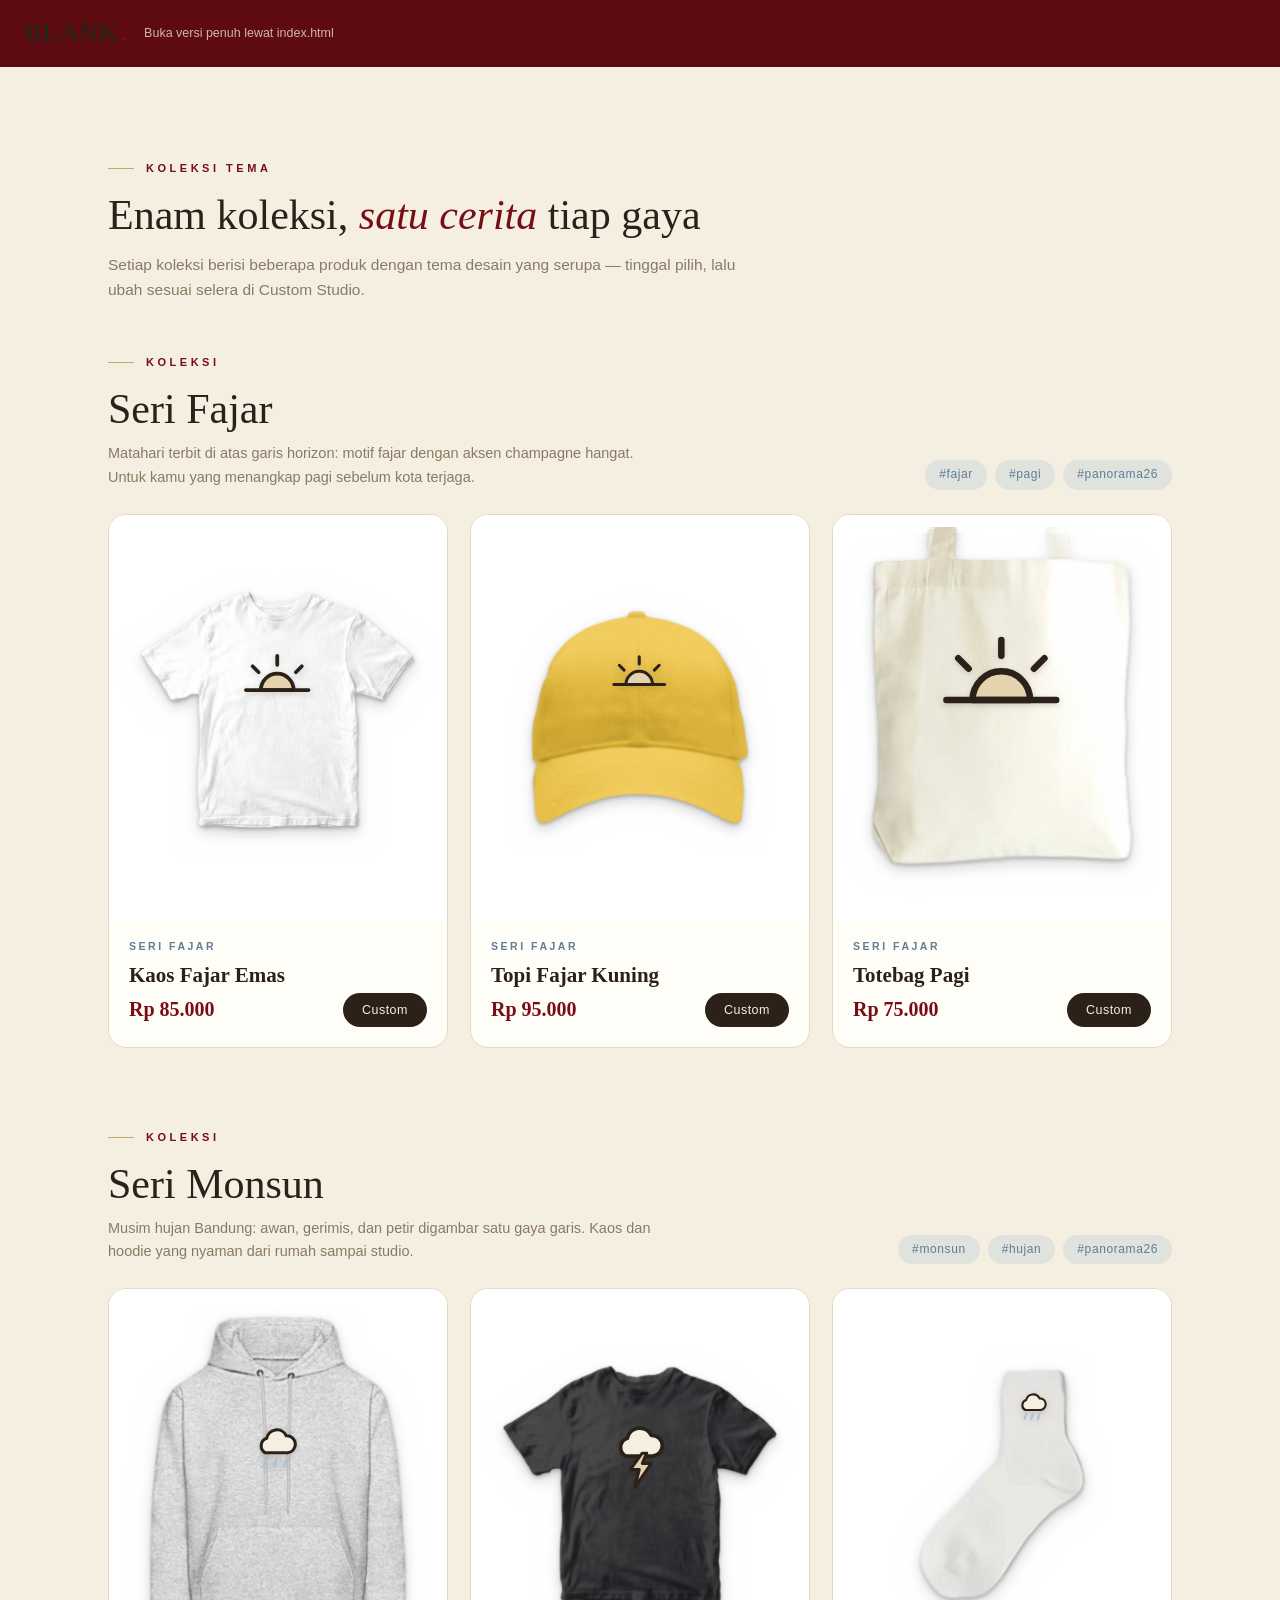
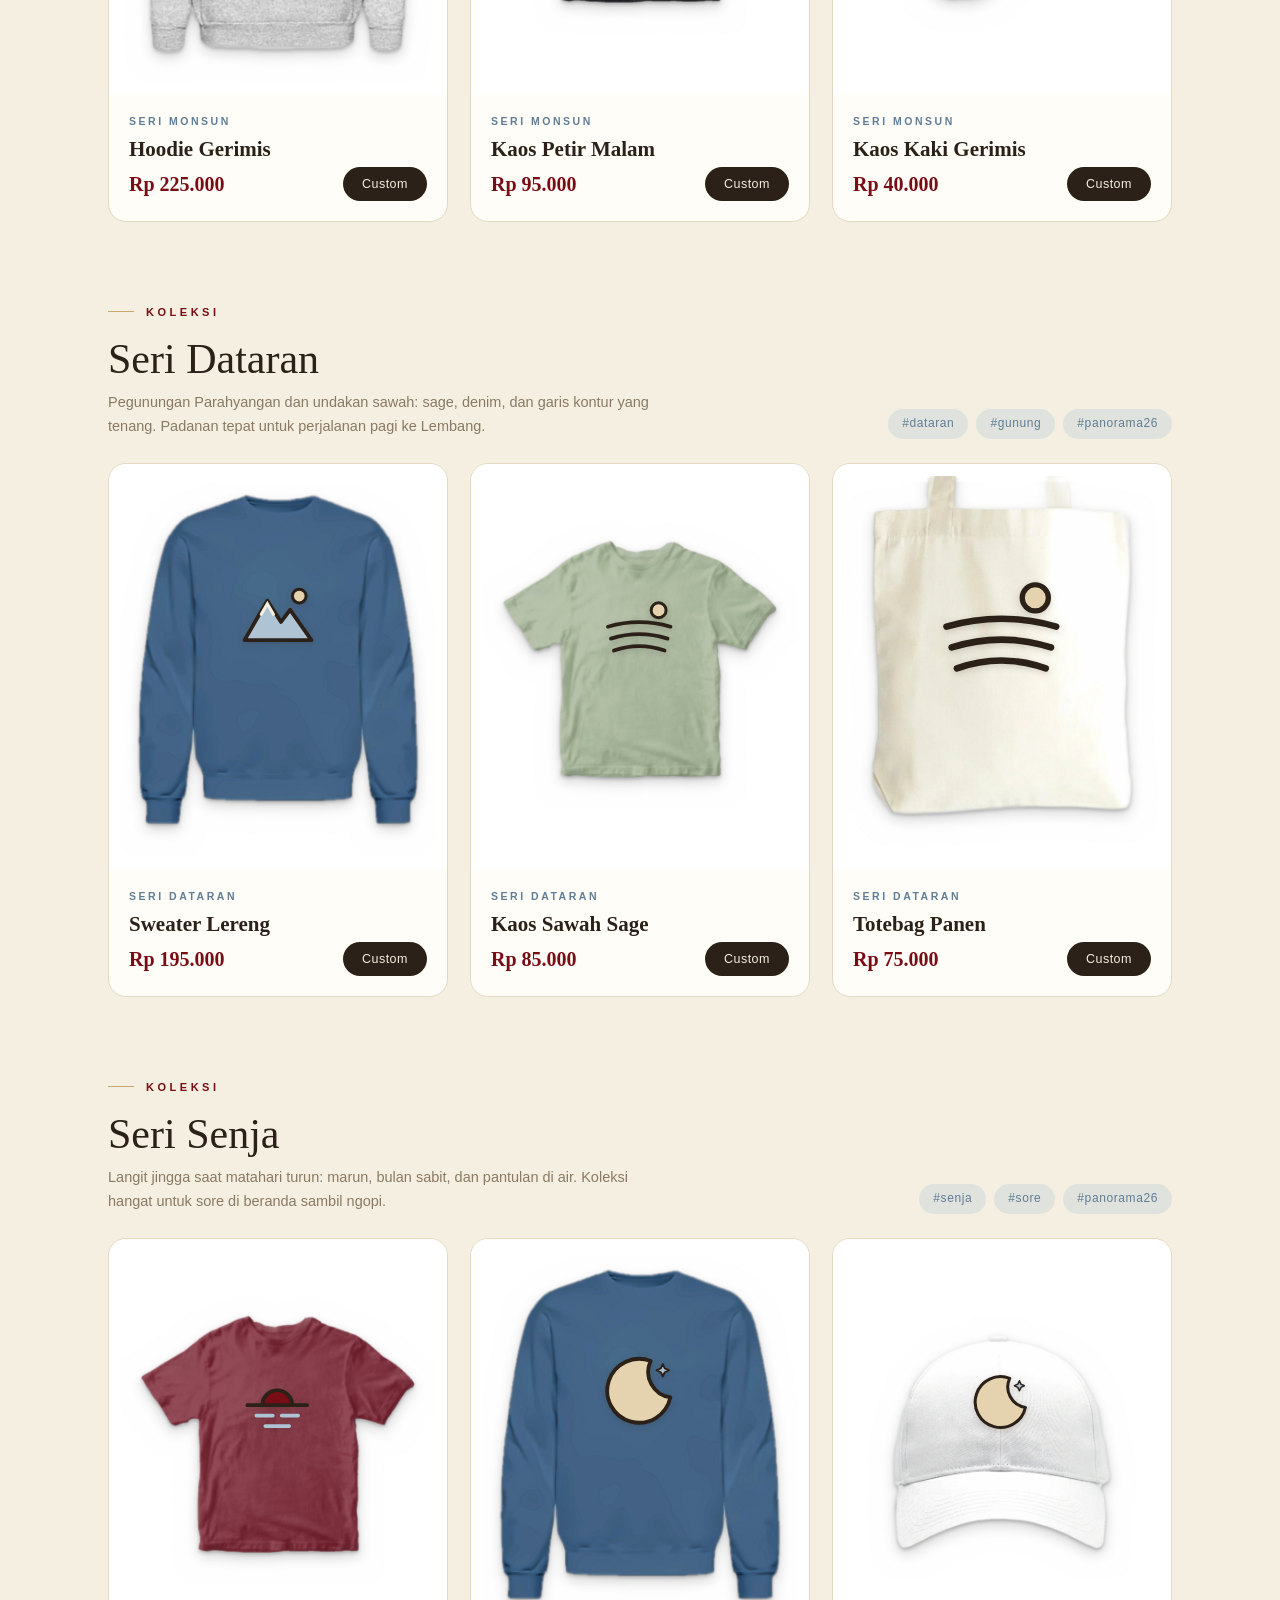
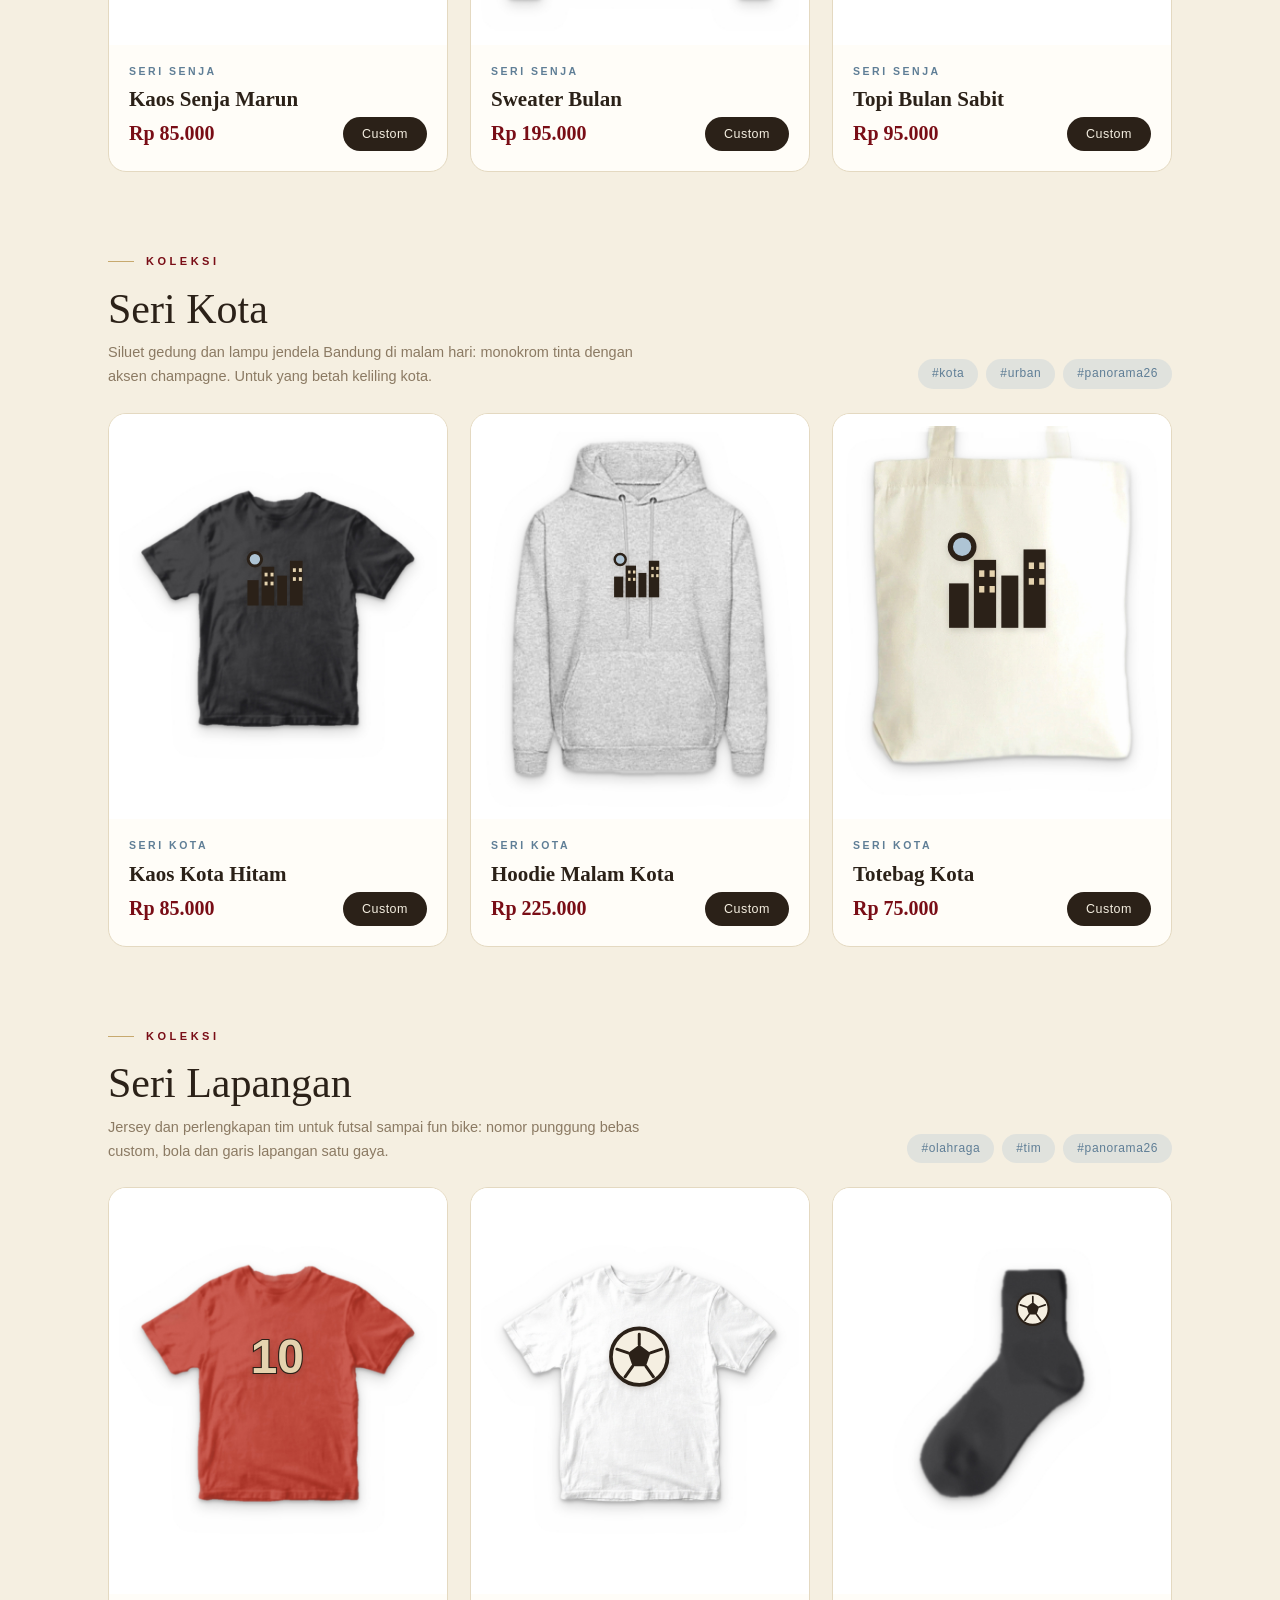
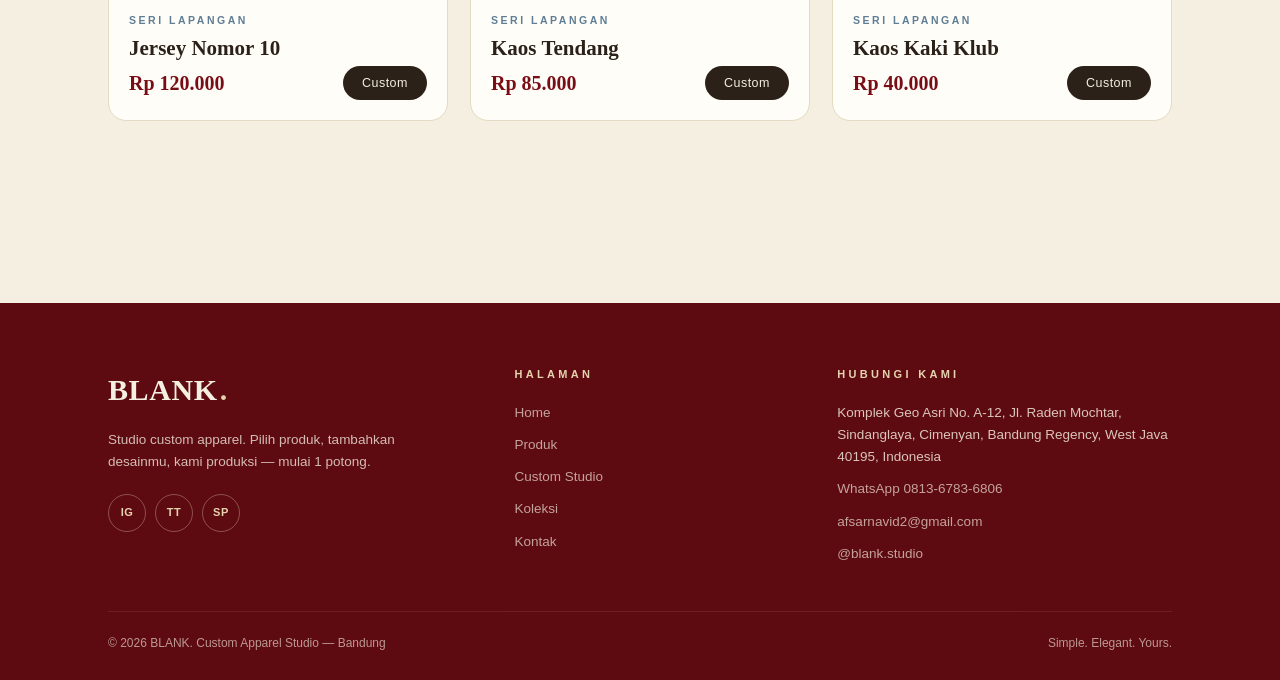
==== commit efea50ed: "Add files via upload" ====
--- a/collection.html
+++ b/collection.html
@@ -7,7 +7,8 @@
   <link rel="preconnect" href="https://fonts.googleapis.com">
   <link rel="preconnect" href="https://fonts.gstatic.com" crossorigin>
   <link href="https://fonts.googleapis.com/css2?family=Cormorant+Garamond:ital,wght@0,500;0,600;0,700;1,500;1,600&family=Jost:wght@300;400;500;600&family=Caveat:wght@700&family=Archivo+Black&display=swap" rel="stylesheet">
-  <link rel="stylesheet" href="style.css">
+  <link rel="icon" type="image/svg+xml" href="logo.svg">
+  <link rel="stylesheet" href="css/style.css">
 </head>
 <body>
   <div class="wrap">
@@ -21,7 +22,7 @@
     </section>
   </div>
 
-  <script src="store.js"></script>
+  <script src="js/store.js"></script>
   <script>
     document.getElementById('collRoot').innerHTML = COLLECTIONS.map(function (c) {
       return `<section class="coll" id="${c.id}">
--- a/css/style.css
+++ b/css/style.css
@@ -0,0 +1,632 @@
+/* ============================================================
+   BLANK. — Custom Apparel Studio
+   Simple & elegant · Palet: wine #790D16 · champagne #E5D3AF
+   · cream #F5EFE1 · powder blue #AEC4D4
+   ============================================================ */
+
+:root {
+  --wine:      #790D16;
+  --wine-dark: #5E0A11;
+  --wine-soft: rgba(121, 13, 22, .07);
+  --champ:     #E5D3AF;
+  --champ-deep:#C7A96E;
+  --champ-soft:rgba(229, 211, 175, .38);
+  --cream:     #F5EFE1;
+  --cream-2:   #EFE7D3;
+  --card:      #FFFDF8;
+  --blue:      #AEC4D4;
+  --blue-deep: #5F7E96;
+  --blue-soft: rgba(174, 196, 212, .30);
+  --ink:       #2B2118;
+  --muted:     #8B7A63;
+  --line:      #E4D9C1;
+  --shadow:    0 22px 44px -18px rgba(94, 74, 42, .22);
+  --r:         18px;
+  --serif:     'Cormorant Garamond', Georgia, serif;
+  --sans:      'Jost', 'Segoe UI', sans-serif;
+  --script:    'Caveat', cursive;
+}
+
+* { margin: 0; padding: 0; box-sizing: border-box; }
+
+html { scroll-behavior: smooth; }
+
+body {
+  font-family: var(--sans);
+  font-weight: 400;
+  color: var(--ink);
+  background: var(--cream);
+  line-height: 1.65;
+  -webkit-font-smoothing: antialiased;
+}
+
+img { max-width: 100%; display: block; }
+a { color: var(--wine); text-decoration: none; }
+button { font-family: inherit; cursor: pointer; }
+input, select, textarea { font-family: inherit; }
+
+.wrap { max-width: 1120px; margin: 0 auto; padding: 0 28px; }
+
+h1, h2, h3 { font-weight: 500; line-height: 1.15; }
+
+/* ---------------- Tombol ---------------- */
+.btn {
+  display: inline-flex; align-items: center; justify-content: center; gap: 8px;
+  padding: 13px 26px; border-radius: 999px; border: 1px solid transparent;
+  font-family: var(--sans); font-size: 14px; font-weight: 500;
+  letter-spacing: .04em; transition: all .22s ease; text-decoration: none;
+}
+.btn-primary { background: var(--wine); color: var(--cream); }
+.btn-primary:hover { background: var(--wine-dark); transform: translateY(-1px); box-shadow: 0 12px 26px -12px rgba(121,13,22,.55); }
+.btn-ghost { background: transparent; color: var(--wine); border-color: rgba(121,13,22,.35); }
+.btn-ghost:hover { border-color: var(--wine); background: var(--wine-soft); }
+.btn-dark { background: var(--ink); color: var(--cream); }
+.btn-dark:hover { background: #43331f; transform: translateY(-1px); }
+.btn-wa { background: #1E7A54; color: #fff; }
+.btn-wa:hover { background: #16603f; transform: translateY(-1px); }
+.btn-sm { padding: 9px 18px; font-size: 12.5px; }
+.btn-block { width: 100%; }
+
+.mini {
+  padding: 7px 13px; border-radius: 999px; border: 1px solid var(--line);
+  background: var(--card); color: var(--ink); font-size: 12.5px; font-weight: 500;
+  transition: all .18s ease;
+}
+.mini:hover { border-color: var(--champ-deep); background: var(--champ-soft); }
+.mini.active { background: var(--wine); border-color: var(--wine); color: var(--cream); }
+.mini.danger:hover { border-color: var(--wine); color: var(--wine); background: var(--wine-soft); }
+
+.chip {
+  padding: 8px 18px; border-radius: 999px; border: 1px solid var(--line);
+  background: transparent; color: var(--muted); font-size: 13px; font-weight: 500;
+  letter-spacing: .03em; transition: all .2s ease;
+}
+.chip:hover { border-color: var(--champ-deep); color: var(--ink); }
+.chip.active { background: var(--wine); border-color: var(--wine); color: var(--cream); }
+
+.linkline { font-weight: 500; letter-spacing: .03em; border-bottom: 1px solid var(--champ-deep); padding-bottom: 2px; }
+.linkline:hover { color: var(--wine-dark); }
+
+.tagpill {
+  display: inline-block; padding: 5px 14px; border-radius: 999px;
+  background: var(--blue-soft); color: var(--blue-deep);
+  font-size: 12px; letter-spacing: .05em;
+}
+
+/* ---------------- Eyebrow / section ---------------- */
+.eyebrow {
+  display: inline-flex; align-items: center; gap: 12px;
+  font-size: 11px; font-weight: 600; letter-spacing: .32em;
+  text-transform: uppercase; color: var(--wine);
+}
+.eyebrow::before { content: ''; width: 26px; height: 1px; background: var(--champ-deep); }
+
+.section { padding: 84px 0; }
+.section-head { max-width: 640px; margin-bottom: 42px; }
+.section-head.center { margin-left: auto; margin-right: auto; text-align: center; }
+.section-head.center .eyebrow::after { content: ''; width: 26px; height: 1px; background: var(--champ-deep); }
+.section-title {
+  font-family: var(--serif); font-size: clamp(30px, 4vw, 42px);
+  font-weight: 500; color: var(--ink); margin: 14px 0 12px;
+}
+.section-title em { font-style: italic; color: var(--wine); }
+.section-sub { color: var(--muted); font-size: 15.5px; font-weight: 300; }
+
+/* ---------------- Grid & kartu produk ---------------- */
+.grid { display: grid; grid-template-columns: repeat(4, 1fr); gap: 22px; }
+.grid-3 { grid-template-columns: repeat(3, 1fr); }
+
+.pcard {
+  background: var(--card); border: 1px solid var(--line); border-radius: var(--r);
+  overflow: hidden; position: relative; display: flex; flex-direction: column;
+  transition: transform .25s ease, box-shadow .25s ease;
+}
+.pcard:hover { transform: translateY(-4px); box-shadow: var(--shadow); }
+
+.badge {
+  position: absolute; top: 14px; left: 14px; z-index: 3;
+  background: var(--champ); color: var(--wine-dark);
+  font-size: 10px; font-weight: 600; letter-spacing: .18em; text-transform: uppercase;
+  padding: 5px 12px; border-radius: 999px;
+}
+
+.pimg {
+  background: #fff; aspect-ratio: 5 / 6; display: flex; align-items: center;
+  justify-content: center; overflow: hidden; position: relative; padding: 10px;
+}
+.pimg img.dbimg { width: 100%; height: 100%; object-fit: contain; }
+
+/* Visual produk: foto + motif di area cetak */
+.pviz { position: relative; display: block; width: 100%; height: 100%; }
+.pviz-img {
+  position: absolute; inset: 0; width: 100%; height: 100%;
+  object-fit: contain; user-select: none; -webkit-user-drag: none;
+}
+.pviz-motif { position: absolute; user-select: none; pointer-events: none; filter: drop-shadow(0 2px 3px rgba(43,33,24,.18)); }
+
+.pbody { padding: 18px 20px 20px; display: flex; flex-direction: column; flex: 1; }
+.pcat { font-size: 10.5px; font-weight: 600; letter-spacing: .24em; text-transform: uppercase; color: var(--blue-deep); margin-bottom: 7px; }
+.pname { font-family: var(--serif); font-size: 21px; font-weight: 600; color: var(--ink); margin-bottom: 6px; }
+.pdesc { font-size: 13px; color: var(--muted); font-weight: 300; margin-bottom: 16px; flex: 1; }
+.pfoot { display: flex; align-items: center; justify-content: space-between; gap: 10px; }
+.pprice { font-family: var(--serif); font-size: 20px; font-weight: 600; color: var(--wine); }
+.pprice small { font-family: var(--sans); font-size: 11px; color: var(--muted); font-weight: 400; }
+.pactions { display: flex; gap: 8px; margin-top: 12px; }
+
+.emptybox {
+  grid-column: 1 / -1; text-align: center; padding: 70px 20px;
+  border: 1px dashed var(--line); border-radius: var(--r); background: var(--card);
+}
+.emptybox .emoji { font-size: 40px; margin-bottom: 10px; }
+.emptybox h3 { font-family: var(--serif); font-size: 24px; margin-bottom: 8px; }
+.emptybox p { color: var(--muted); font-size: 14px; max-width: 460px; margin: 0 auto; }
+
+/* ---------------- Shell (index.html) ---------------- */
+body.shell { height: 100dvh; display: flex; flex-direction: column; overflow: hidden; }
+
+.topbar {
+  display: flex; align-items: center; justify-content: space-between; gap: 18px;
+  padding: 14px 30px; background: rgba(245, 239, 225, .92);
+  backdrop-filter: blur(10px); border-bottom: 1px solid var(--line); flex-shrink: 0;
+}
+.brand {
+  font-family: var(--serif); font-size: 26px; font-weight: 700;
+  color: var(--ink); letter-spacing: .02em; display: inline-flex; align-items: baseline; gap: 2px;
+}
+.brand .dot { color: var(--wine); }
+.brand small { font-family: var(--sans); font-size: 10px; font-weight: 500; letter-spacing: .3em; text-transform: uppercase; color: var(--muted); margin-left: 10px; }
+
+.tabs { display: flex; gap: 26px; }
+.tab {
+  font-size: 12px; font-weight: 500; letter-spacing: .22em; text-transform: uppercase;
+  color: var(--muted); padding: 6px 2px; position: relative; transition: color .2s;
+}
+.tab::after {
+  content: ''; position: absolute; left: 0; right: 100%; bottom: 0;
+  height: 2px; background: var(--wine); transition: right .25s ease;
+}
+.tab:hover { color: var(--ink); }
+.tab.active { color: var(--wine); }
+.tab.active::after { right: 0; }
+
+.framebox { flex: 1; position: relative; }
+.framebox iframe { position: absolute; inset: 0; width: 100%; height: 100%; border: 0; }
+
+.dock {
+  display: none; position: fixed; bottom: 14px; left: 50%; transform: translateX(-50%);
+  background: rgba(255, 253, 248, .95); backdrop-filter: blur(12px);
+  border: 1px solid var(--line); border-radius: 999px; padding: 8px 10px;
+  gap: 4px; z-index: 50; box-shadow: var(--shadow);
+}
+.dock a {
+  display: flex; flex-direction: column; align-items: center; gap: 3px;
+  font-size: 9.5px; letter-spacing: .08em; color: var(--muted);
+  padding: 7px 13px; border-radius: 999px;
+}
+.dock a svg { width: 17px; height: 17px; fill: none; stroke: currentColor; stroke-width: 1.7; stroke-linecap: round; stroke-linejoin: round; }
+.dock a.active { background: var(--wine); color: var(--cream); }
+
+.solo-bar {
+  display: flex; align-items: center; gap: 16px; padding: 12px 24px;
+  background: var(--wine-dark); color: var(--cream);
+}
+.solo-bar em { font-style: normal; font-size: 12.5px; opacity: .75; }
+
+/* ---------------- Hero ---------------- */
+.hero { display: grid; grid-template-columns: 1.05fr .95fr; gap: 56px; align-items: center; padding: 92px 0 74px; }
+.hero-copy h1 {
+  font-family: var(--serif); font-size: clamp(42px, 5.4vw, 66px);
+  font-weight: 500; line-height: 1.06; margin: 20px 0 22px;
+}
+.hero-copy h1 em { font-style: italic; color: var(--wine); }
+.lead { font-size: 16.5px; font-weight: 300; color: var(--muted); max-width: 480px; }
+
+.hero-cta { display: flex; gap: 14px; margin-top: 32px; flex-wrap: wrap; }
+
+.hero-stats { display: flex; gap: 38px; margin-top: 44px; }
+.hero-stats div { display: flex; flex-direction: column; }
+.hero-stats b { font-family: var(--serif); font-size: 30px; font-weight: 600; color: var(--wine); line-height: 1; }
+.hero-stats span { font-size: 11.5px; letter-spacing: .14em; text-transform: uppercase; color: var(--muted); margin-top: 7px; }
+
+.hero-art { position: relative; }
+.art-card {
+  background: var(--card); border: 1px solid var(--line); border-radius: 26px;
+  padding: 34px; box-shadow: var(--shadow); position: relative;
+}
+.art-card .pviz { aspect-ratio: 460 / 552; }
+.float-chip {
+  position: absolute; display: flex; align-items: center; gap: 9px;
+  background: var(--card); border: 1px solid var(--line); border-radius: 999px;
+  padding: 9px 16px; font-size: 12.5px; font-weight: 500; box-shadow: 0 14px 30px -14px rgba(94,74,42,.3);
+}
+.float-chip .ic {
+  width: 26px; height: 26px; border-radius: 50%; display: inline-flex;
+  align-items: center; justify-content: center; font-size: 13px;
+}
+.fc1 { top: 8%; left: -7%; animation: bob 5.2s ease-in-out infinite; }
+.fc2 { bottom: 24%; right: -6%; animation: bob 6.1s ease-in-out .6s infinite; }
+.fc3 { bottom: -5%; left: 10%; animation: bob 5.6s ease-in-out 1.1s infinite; }
+@keyframes bob { 0%,100% { transform: translateY(0); } 50% { transform: translateY(-9px); } }
+
+/* ---------------- Marquee ---------------- */
+.marquee { background: var(--champ); border-block: 1px solid var(--champ-deep); overflow: hidden; padding: 13px 0; }
+.marquee .track { display: flex; width: max-content; animation: scrollx 30s linear infinite; }
+.marquee span {
+  font-family: var(--serif); font-style: italic; font-size: 17px;
+  color: var(--wine-dark); white-space: nowrap; letter-spacing: .04em;
+}
+.marquee i { font-style: normal; color: var(--wine); margin: 0 14px; font-size: 12px; }
+@keyframes scrollx { from { transform: translateX(0); } to { transform: translateX(-50%); } }
+
+/* ---------------- Value props / steps ---------------- */
+.vgrid { display: grid; grid-template-columns: repeat(3, 1fr); gap: 22px; }
+.vprop {
+  background: var(--card); border: 1px solid var(--line); border-radius: var(--r);
+  padding: 34px 30px; transition: transform .25s ease, box-shadow .25s ease;
+}
+.vprop:hover { transform: translateY(-4px); box-shadow: var(--shadow); }
+.vic {
+  width: 52px; height: 52px; border-radius: 50%; background: var(--champ-soft);
+  border: 1px solid var(--champ); display: flex; align-items: center; justify-content: center;
+  margin-bottom: 20px;
+}
+.vic svg { width: 23px; height: 23px; fill: none; stroke: var(--wine); stroke-width: 1.6; stroke-linecap: round; stroke-linejoin: round; }
+.vprop h3 { font-family: var(--serif); font-size: 23px; font-weight: 600; margin-bottom: 10px; }
+.vprop p { font-size: 14px; color: var(--muted); font-weight: 300; }
+
+.steps { display: grid; grid-template-columns: repeat(3, 1fr); gap: 0; counter-reset: step; }
+.step {
+  padding: 30px 34px; counter-increment: step; position: relative;
+  border-left: 1px solid var(--line);
+}
+.step:first-child { border-left: 0; }
+.step::before {
+  content: '0' counter(step);
+  font-family: var(--serif); font-style: italic; font-size: 44px;
+  color: var(--champ-deep); display: block; line-height: 1; margin-bottom: 16px;
+}
+.step h3 { font-family: var(--serif); font-size: 22px; font-weight: 600; margin-bottom: 8px; }
+.step p { font-size: 14px; color: var(--muted); font-weight: 300; }
+
+/* ---------------- Koleksi ---------------- */
+.coll { margin-bottom: 72px; }
+.coll-head { display: flex; justify-content: space-between; align-items: flex-end; gap: 24px; flex-wrap: wrap; margin-bottom: 24px; }
+.coll-tags { display: flex; gap: 8px; flex-wrap: wrap; }
+
+/* ---------------- Kontak ---------------- */
+.cgrid { display: grid; grid-template-columns: repeat(4, 1fr); gap: 20px; }
+.ccard {
+  background: var(--card); border: 1px solid var(--line); border-radius: var(--r);
+  padding: 28px 26px; transition: transform .25s ease, box-shadow .25s ease;
+}
+.ccard:hover { transform: translateY(-3px); box-shadow: var(--shadow); }
+.cic {
+  width: 46px; height: 46px; border-radius: 50%; background: var(--blue-soft);
+  border: 1px solid var(--blue); display: flex; align-items: center; justify-content: center;
+  margin-bottom: 16px;
+}
+.cic svg { width: 20px; height: 20px; fill: none; stroke: var(--blue-deep); stroke-width: 1.7; stroke-linecap: round; stroke-linejoin: round; }
+.ccard h3 { font-family: var(--serif); font-size: 20px; font-weight: 600; margin-bottom: 7px; }
+.ccard p { font-size: 13.5px; color: var(--muted); font-weight: 300; }
+
+/* Baris sosial media di home */
+.socialrow { display: flex; gap: 14px; flex-wrap: wrap; margin-top: 26px; }
+.socialpill {
+  display: inline-flex; align-items: center; gap: 12px;
+  background: var(--card); border: 1px solid var(--line); border-radius: 999px;
+  padding: 12px 24px 12px 14px; transition: all .22s ease;
+}
+.socialpill:hover { border-color: var(--champ-deep); transform: translateY(-2px); box-shadow: var(--shadow); }
+.socialpill .sic {
+  width: 38px; height: 38px; border-radius: 50%; display: flex;
+  align-items: center; justify-content: center; background: var(--wine-soft);
+}
+.socialpill .sic svg { width: 18px; height: 18px; fill: none; stroke: var(--wine); stroke-width: 1.7; stroke-linecap: round; stroke-linejoin: round; }
+.socialpill b { display: block; font-size: 13.5px; font-weight: 500; color: var(--ink); line-height: 1.2; }
+.socialpill span { font-size: 11.5px; color: var(--muted); letter-spacing: .04em; }
+
+.ctaband {
+  background: linear-gradient(120deg, var(--wine-dark), var(--wine) 55%, #93353c);
+  border-radius: 26px; padding: 58px 54px; color: var(--cream); text-align: center;
+}
+.ctaband h2 { font-family: var(--serif); font-size: clamp(28px, 3.6vw, 40px); font-weight: 500; margin-bottom: 10px; }
+.ctaband p { opacity: .82; font-weight: 300; max-width: 520px; margin: 0 auto; }
+.ctaband .hero-cta { justify-content: center; }
+
+.csplit { display: grid; grid-template-columns: 1.05fr .95fr; gap: 22px; margin-top: 10px; }
+.formcard, .mapcard {
+  background: var(--card); border: 1px solid var(--line); border-radius: var(--r); padding: 32px;
+}
+.hours { list-style: none; }
+.hours li { display: flex; justify-content: space-between; gap: 14px; padding: 11px 0; border-bottom: 1px dashed var(--line); font-size: 14px; }
+.hours li:last-child { border-bottom: 0; }
+.hours span { color: var(--muted); }
+
+.faq { border-bottom: 1px solid var(--line); background: transparent; }
+.faq summary {
+  padding: 20px 4px; cursor: pointer; font-family: var(--serif);
+  font-size: 20px; font-weight: 600; color: var(--ink); list-style: none; position: relative;
+}
+.faq summary::after { content: '+'; position: absolute; right: 6px; color: var(--wine); font-family: var(--sans); font-weight: 300; font-size: 24px; transition: transform .2s; }
+.faq[open] summary::after { transform: rotate(45deg); }
+.faqa { padding: 0 30px 22px 4px; color: var(--muted); font-size: 14.5px; font-weight: 300; }
+
+/* ---------------- Form ---------------- */
+.field { display: flex; flex-direction: column; gap: 7px; margin-bottom: 16px; }
+.field label { font-size: 12px; font-weight: 500; letter-spacing: .12em; text-transform: uppercase; color: var(--muted); }
+.field input, .field select, .field textarea {
+  border: 1px solid var(--line); border-radius: 12px; padding: 12px 15px;
+  background: #fff; font-size: 14.5px; color: var(--ink); outline: none; transition: border .2s;
+  resize: vertical;
+}
+.field input:focus, .field select:focus, .field textarea:focus { border-color: var(--champ-deep); box-shadow: 0 0 0 3px var(--champ-soft); }
+.field.invalid input, .field.invalid select, .field.invalid textarea { border-color: var(--wine); }
+.ferr { font-size: 12px; color: var(--wine); min-height: 0; }
+
+.catalogbar { display: flex; justify-content: space-between; align-items: center; gap: 16px; flex-wrap: wrap; margin-bottom: 16px; }
+.searchrow input {
+  width: min(420px, 100%); border: 1px solid var(--line); border-radius: 999px;
+  padding: 12px 22px; background: var(--card); font-size: 14px; outline: none; transition: border .2s;
+}
+.searchrow input:focus { border-color: var(--champ-deep); box-shadow: 0 0 0 3px var(--champ-soft); }
+.adminbar { display: flex; gap: 10px; }
+.adminchip { border-color: var(--blue); color: var(--blue-deep); }
+.adminchip.active { background: var(--blue-deep); border-color: var(--blue-deep); color: #fff; }
+.addchip { border-style: dashed; }
+
+/* ---------------- Modal ---------------- */
+.modal-backdrop {
+  position: fixed; inset: 0; background: rgba(43, 33, 24, .45); backdrop-filter: blur(3px);
+  display: flex; align-items: center; justify-content: center; padding: 24px;
+  opacity: 0; pointer-events: none; transition: opacity .22s ease; z-index: 100;
+}
+.modal-backdrop.show { opacity: 1; pointer-events: auto; }
+.modal {
+  background: var(--card); border-radius: 22px; width: min(640px, 100%);
+  max-height: 92dvh; display: flex; flex-direction: column; overflow: hidden;
+  transform: translateY(14px); transition: transform .22s ease;
+}
+.modal-backdrop.show .modal { transform: none; }
+.modal-head { display: flex; justify-content: space-between; align-items: center; padding: 22px 28px; border-bottom: 1px solid var(--line); }
+.modal-head h3 { font-family: var(--serif); font-size: 24px; }
+.modal-x { background: none; border: 0; font-size: 20px; color: var(--muted); }
+.modal-x:hover { color: var(--wine); }
+.modal-body { padding: 24px 28px; overflow-y: auto; }
+.modal-foot { display: flex; justify-content: flex-end; gap: 12px; padding: 18px 28px; border-top: 1px solid var(--line); }
+.formerr {
+  display: none; background: var(--wine-soft); border: 1px solid rgba(121,13,22,.25);
+  color: var(--wine); border-radius: 12px; padding: 11px 16px; font-size: 13.5px; margin-bottom: 16px;
+}
+.formerr.show { display: block; }
+.formgrid { display: grid; grid-template-columns: 1fr 1fr; gap: 0 18px; }
+.formgrid .full { grid-column: 1 / -1; }
+.imgpreview { margin-top: 12px; }
+.imgpreview img { max-height: 150px; border-radius: 12px; border: 1px solid var(--line); }
+.imgpreview .ph {
+  border: 1px dashed var(--line); border-radius: 12px; padding: 26px; text-align: center;
+  color: var(--muted); font-size: 13px;
+}
+
+/* ---------------- Studio ---------------- */
+.studiobody { overflow-x: hidden; }
+.studio {
+  display: grid; grid-template-columns: 250px minmax(0, 1fr) 268px;
+  gap: 16px; padding: 18px 20px 30px; max-width: 1240px; margin: 0 auto; align-items: start;
+}
+.panel-left, .panel-right { display: flex; flex-direction: column; gap: 14px; position: sticky; top: 16px; }
+.panel { background: var(--card); border: 1px solid var(--line); border-radius: var(--r); padding: 18px; }
+.pgroup h3 {
+  display: flex; align-items: center; gap: 9px; font-size: 12.5px; font-weight: 600;
+  letter-spacing: .1em; text-transform: uppercase; color: var(--ink); margin-bottom: 14px;
+}
+.pgroup h3 .n {
+  width: 22px; height: 22px; border-radius: 50%; background: var(--wine); color: var(--cream);
+  display: inline-flex; align-items: center; justify-content: center;
+  font-size: 11px; letter-spacing: 0; flex-shrink: 0;
+}
+.cname { margin-left: auto; font-style: normal; font-size: 11px; color: var(--muted); letter-spacing: .06em; text-transform: none; }
+
+.tplgrid { display: grid; grid-template-columns: 1fr 1fr; gap: 9px; }
+.tpl {
+  border: 1px solid var(--line); border-radius: 13px; background: #fff;
+  padding: 7px; text-align: center; transition: all .2s ease; position: relative;
+}
+.tpl:hover { border-color: var(--champ-deep); }
+.tpl.active { border-color: var(--wine); box-shadow: 0 0 0 2px var(--wine-soft); }
+.tplart { display: block; border-radius: 9px; overflow: hidden; background: #fff; aspect-ratio: 5 / 6; }
+.tplart img { width: 100%; height: 100%; object-fit: cover; }
+.tplname { display: block; font-size: 11.5px; font-weight: 500; margin-top: 6px; color: var(--ink); line-height: 1.25; }
+.tplprice { display: block; font-size: 10.5px; color: var(--muted); }
+
+.swatches { display: grid; grid-template-columns: repeat(5, 1fr); gap: 8px; }
+.sw {
+  aspect-ratio: 1; border-radius: 50%; border: 1px solid rgba(43,33,24,.18);
+  transition: transform .15s ease, box-shadow .15s ease; padding: 0;
+}
+.sw:hover { transform: scale(1.12); }
+.sw.active { box-shadow: 0 0 0 2px var(--card), 0 0 0 4px var(--wine); }
+.sw-inline { display: flex; gap: 8px; flex-wrap: wrap; margin-bottom: 14px; }
+.sw-inline .sw { width: 26px; height: 26px; aspect-ratio: auto; }
+
+.sizerow { display: flex; gap: 7px; flex-wrap: wrap; }
+.size {
+  padding: 8px 13px; border-radius: 10px; border: 1px solid var(--line);
+  background: #fff; font-size: 12.5px; font-weight: 500; color: var(--ink); transition: all .18s;
+}
+.size:hover { border-color: var(--champ-deep); }
+.size.active { background: var(--ink); border-color: var(--ink); color: var(--cream); }
+
+.stagewrap { display: flex; flex-direction: column; align-items: center; gap: 14px; }
+.stage-scaler { width: 100%; display: flex; justify-content: center; }
+.stage {
+  position: relative; width: 460px; height: 552px; flex-shrink: 0;
+  background: #fff; border-radius: 20px; overflow: hidden;
+  border: 1px solid var(--line); box-shadow: var(--shadow);
+  transform-origin: top center; touch-action: none;
+}
+.tplimg { position: absolute; inset: 0; width: 100%; height: 100%; object-fit: cover; user-select: none; -webkit-user-drag: none; }
+
+.printbox {
+  position: absolute; border: 1.5px dashed rgba(121, 13, 22, .55); border-radius: 4px;
+  pointer-events: none; z-index: 5;
+}
+.printbox::after {
+  content: 'Area Desain'; position: absolute; top: -1px; left: -1px;
+  transform: translateY(-105%); background: var(--wine); color: var(--cream);
+  font-size: 9px; letter-spacing: .18em; text-transform: uppercase; padding: 3px 9px; border-radius: 4px;
+}
+.clipzone { position: absolute; overflow: hidden; z-index: 4; }
+.objlayer { position: absolute; inset: 0; z-index: 6; }
+#drawCanvas { position: absolute; inset: 0; width: 100%; height: 100%; z-index: 5; }
+.stage.drawing #drawCanvas { cursor: crosshair; }
+
+.obj { position: absolute; cursor: move; user-select: none; }
+.obj .oimg, .obj .eobj, .obj .tobj { pointer-events: none; }
+.obj .oimg { width: 100%; height: 100%; object-fit: fill; }
+.eobj { text-align: center; }
+.tobj { outline: none; white-space: pre-wrap; text-align: center; }
+
+.obj.selected { outline: 1.5px solid var(--wine); outline-offset: 3px; }
+.hnd {
+  position: absolute; width: 22px; height: 22px; border-radius: 50%;
+  background: var(--wine); color: #fff; font-size: 11px;
+  display: none; align-items: center; justify-content: center; z-index: 8;
+  border: 2px solid #fff; box-shadow: 0 2px 8px rgba(43,33,24,.35);
+}
+.obj.selected .hnd { display: flex; }
+.hnd-rot { top: -30px; left: 50%; transform: translateX(-50%); cursor: grab; }
+.hnd-del { top: -30px; right: -30px; cursor: pointer; background: #8c2f2f; }
+.hnd-resize { bottom: -26px; right: -26px; cursor: nwse-resize; font-size: 10px; }
+
+.toolbtns { display: flex; gap: 8px; flex-wrap: wrap; justify-content: center; }
+.tool {
+  display: inline-flex; align-items: center; gap: 8px; padding: 10px 18px;
+  border-radius: 999px; border: 1px solid var(--line); background: var(--card);
+  font-size: 12.5px; font-weight: 500; color: var(--ink); transition: all .2s;
+}
+.tool svg { width: 15px; height: 15px; fill: none; stroke: currentColor; stroke-width: 1.8; stroke-linecap: round; stroke-linejoin: round; }
+.tool:hover { border-color: var(--champ-deep); }
+.tool.active { background: var(--wine); border-color: var(--wine); color: var(--cream); }
+
+.uploadzone {
+  border: 1.5px dashed var(--champ-deep); border-radius: 13px; background: var(--champ-soft);
+  padding: 24px 14px; text-align: center; font-size: 13.5px; font-weight: 500; color: var(--ink);
+  cursor: pointer; transition: all .2s;
+}
+.uploadzone:hover { background: var(--champ); }
+.uploadzone small { color: var(--muted); font-weight: 400; }
+.hint { font-size: 11.5px; color: var(--muted); font-weight: 300; line-height: 1.55; }
+
+.propval { display: flex; justify-content: space-between; font-size: 12.5px; color: var(--muted); margin: 13px 0 7px; }
+.propslider { width: 100%; accent-color: var(--wine); }
+.stylebtns, .btnrow { display: flex; gap: 8px; margin-top: 12px; flex-wrap: wrap; }
+.fontsel {
+  width: 100%; border: 1px solid var(--line); border-radius: 10px; padding: 10px 12px;
+  background: #fff; font-size: 13px; outline: none;
+}
+.colorwell { width: 100%; height: 34px; border: 1px solid var(--line); border-radius: 10px; background: #fff; cursor: pointer; }
+
+.pricebox { background: var(--cream); border: 1px solid var(--line); border-radius: 14px; padding: 16px 18px; margin-bottom: 14px; }
+.pricebox .lbl { font-size: 12px; color: var(--muted); letter-spacing: .04em; }
+.pricebox .val { font-family: var(--serif); font-size: 30px; font-weight: 600; color: var(--wine); line-height: 1.2; }
+.pricebox .note { font-size: 11px; color: var(--muted); }
+.sumstack { display: flex; flex-direction: column; gap: 9px; }
+
+.emsearch {
+  width: 100%; border: 1px solid var(--line); border-radius: 10px; padding: 9px 13px;
+  font-size: 13px; outline: none; margin-bottom: 10px;
+}
+.emsearch:focus { border-color: var(--champ-deep); }
+.emtabs { display: flex; gap: 4px; flex-wrap: wrap; margin-bottom: 10px; }
+.emtab {
+  border: 1px solid transparent; background: none; border-radius: 9px;
+  font-size: 15px; padding: 4px 8px; transition: all .15s;
+}
+.emtab:hover { background: var(--cream-2); }
+.emtab.active { background: var(--wine-soft); border-color: var(--champ); }
+.emgrid { display: grid; grid-template-columns: repeat(6, 1fr); gap: 3px; max-height: 218px; overflow-y: auto; }
+.emcell {
+  background: none; border: 0; border-radius: 9px; font-size: 19px; padding: 4px 0;
+  transition: background .12s;
+}
+.emcell:hover { background: var(--cream-2); }
+.emcell.picked { background: var(--champ-soft); box-shadow: inset 0 0 0 1px var(--champ-deep); }
+.emempty { grid-column: 1 / -1; font-size: 12px; color: var(--muted); padding: 12px 4px; }
+.empicked { background: var(--cream); border-radius: 10px; padding: 9px 12px; font-size: 12px; color: var(--muted); margin-top: 10px; }
+.empicked .emprev { font-size: 18px; margin-right: 7px; }
+
+/* ---------------- Footer ---------------- */
+footer.site { background: var(--wine-dark); color: var(--cream); margin-top: 90px; }
+.fgrid { display: grid; grid-template-columns: 1.3fr 1fr 1.2fr; gap: 44px; padding: 62px 0 46px; }
+footer.site .brand { color: var(--cream); font-size: 30px; }
+footer.site .brand .dot { color: var(--champ); }
+.fabout { font-size: 13.5px; font-weight: 300; opacity: .78; margin: 14px 0 20px; max-width: 300px; }
+.fsocial { display: flex; gap: 9px; }
+.fsocial a {
+  width: 38px; height: 38px; border-radius: 50%; border: 1px solid rgba(229,211,175,.35);
+  display: inline-flex; align-items: center; justify-content: center;
+  font-size: 11px; font-weight: 600; letter-spacing: .05em; color: var(--champ); transition: all .2s;
+}
+.fsocial a:hover { background: var(--champ); color: var(--wine-dark); border-color: var(--champ); }
+footer.site h4 {
+  font-size: 11px; font-weight: 600; letter-spacing: .3em; text-transform: uppercase;
+  color: var(--champ); margin-bottom: 18px;
+}
+footer.site ul { list-style: none; display: flex; flex-direction: column; gap: 10px; font-size: 13.5px; font-weight: 300; }
+footer.site ul a { color: var(--cream); opacity: .82; }
+footer.site ul a:hover { opacity: 1; color: var(--champ); }
+footer.site li { opacity: .82; }
+.fbottom {
+  display: flex; justify-content: space-between; gap: 14px; flex-wrap: wrap;
+  border-top: 1px solid rgba(229,211,175,.18); padding: 22px 0 26px;
+  font-size: 12px; opacity: .62; font-weight: 300;
+}
+
+/* ---------------- Toast ---------------- */
+.toast {
+  position: fixed; bottom: 26px; left: 50%; transform: translate(-50%, 16px);
+  background: var(--ink); color: var(--cream); padding: 12px 26px; border-radius: 999px;
+  font-size: 13.5px; letter-spacing: .02em; opacity: 0; pointer-events: none;
+  transition: all .3s ease; z-index: 200; box-shadow: 0 16px 34px -12px rgba(0,0,0,.4);
+}
+.toast.show { opacity: 1; transform: translate(-50%, 0); }
+
+/* ---------------- Responsif ---------------- */
+@media (max-width: 1020px) {
+  .grid { grid-template-columns: repeat(3, 1fr); }
+  .cgrid { grid-template-columns: repeat(2, 1fr); }
+  .studio { grid-template-columns: 220px minmax(0, 1fr); }
+  .panel-right { grid-column: 1 / -1; position: static; display: grid; grid-template-columns: repeat(2, 1fr); align-items: start; }
+}
+@media (max-width: 900px) {
+  .tabs { display: none; }
+  .dock { display: flex; }
+  .hero { grid-template-columns: 1fr; padding-top: 54px; gap: 40px; }
+  .hero-art { max-width: 430px; margin: 0 auto; }
+  .vgrid, .steps { grid-template-columns: 1fr; }
+  .step { border-left: 0; border-top: 1px solid var(--line); }
+  .step:first-child { border-top: 0; }
+  .csplit { grid-template-columns: 1fr; }
+  .grid, .grid-3 { grid-template-columns: repeat(2, 1fr); }
+  .fgrid { grid-template-columns: 1fr; gap: 30px; }
+}
+@media (max-width: 760px) {
+  .studio { grid-template-columns: 1fr; padding: 14px 12px 110px; }
+  .panel-left, .panel-right { position: static; }
+  .panel-left { display: grid; grid-template-columns: 1fr 1fr; }
+  .panel-left .panel:first-child { grid-column: 1 / -1; }
+  .panel-right { display: flex; flex-direction: column; }
+  .stage-scaler { overflow: visible; }
+}
+@media (max-width: 520px) {
+  .wrap { padding: 0 18px; }
+  .grid, .grid-3 { grid-template-columns: 1fr; }
+  .cgrid { grid-template-columns: 1fr; }
+  .hero-stats { gap: 24px; }
+  .ctaband { padding: 40px 26px; }
+  .panel-left { grid-template-columns: 1fr; }
+  .float-chip { padding: 7px 12px; font-size: 11px; }
+  .fc1 { left: 0; top: 5%; }
+  .fc2 { right: 0; bottom: 34%; }
+  .fc3 { left: 4%; bottom: -5%; }
+}
